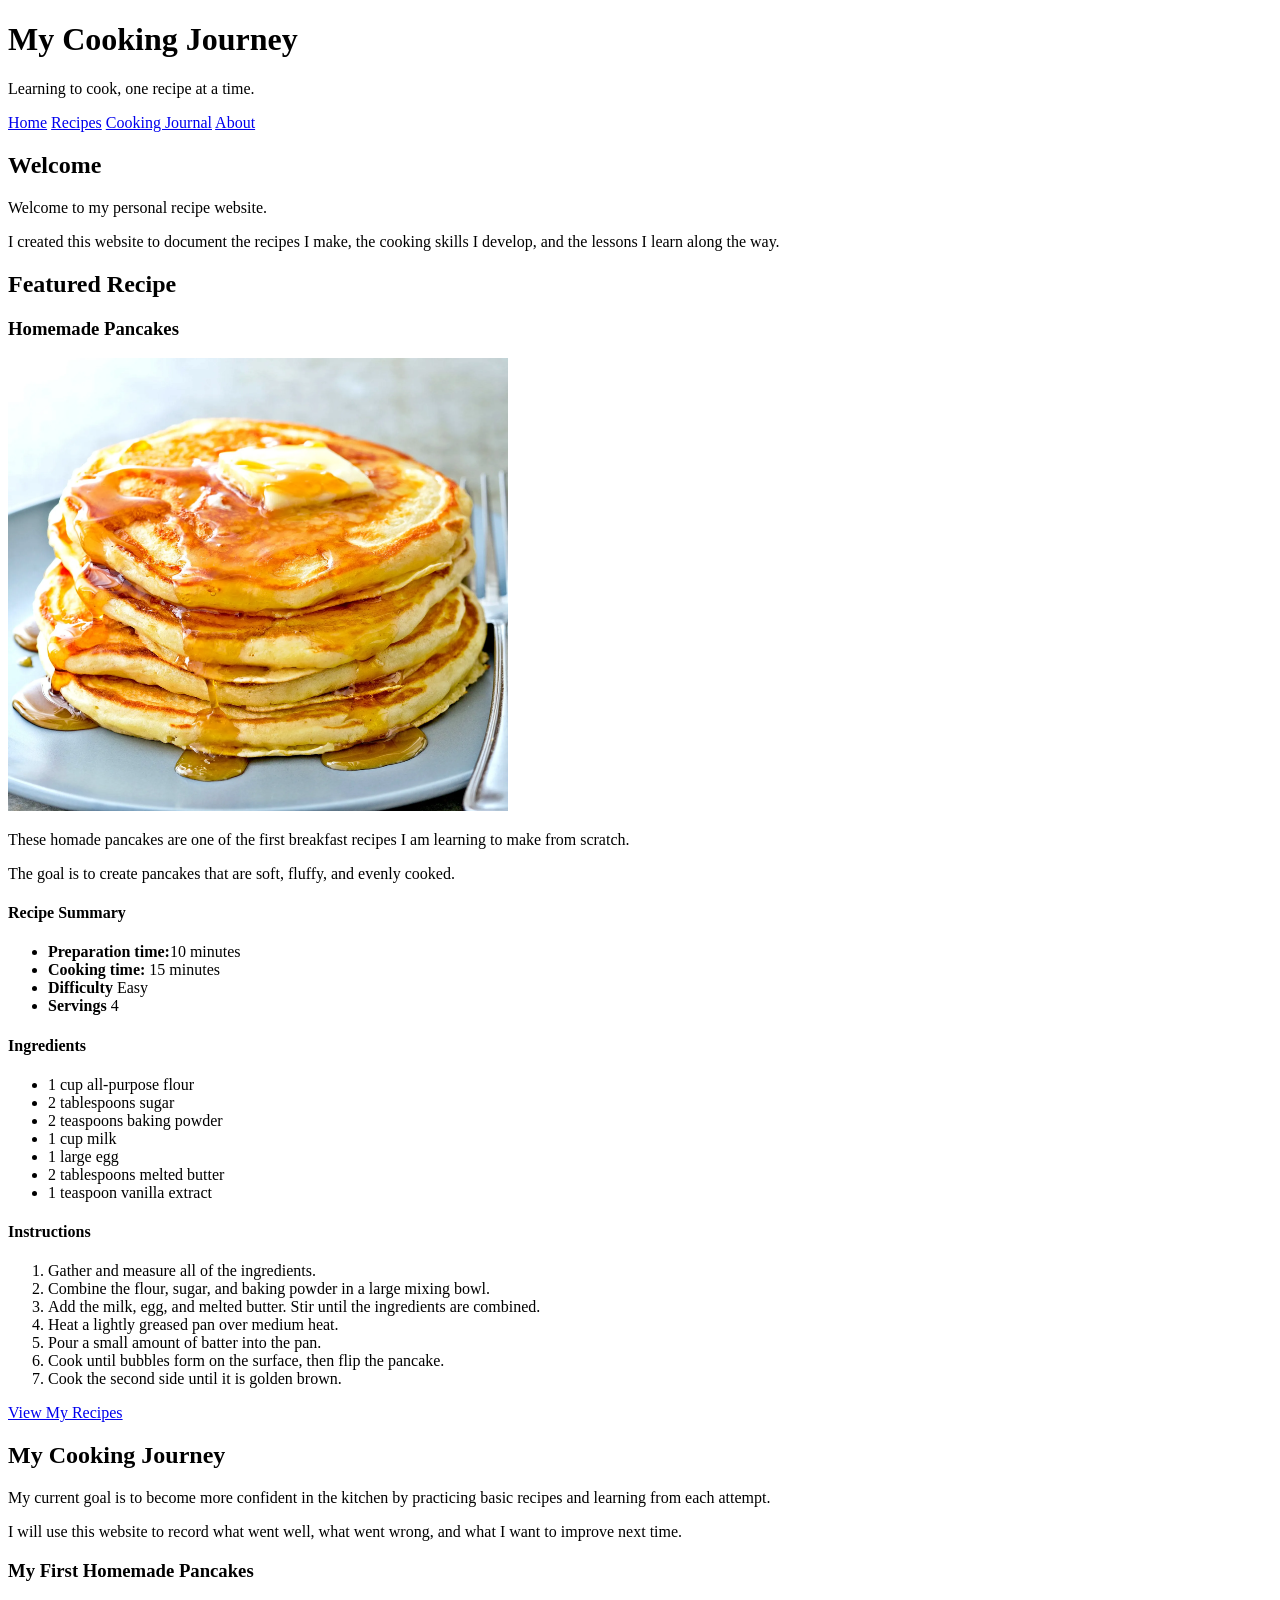
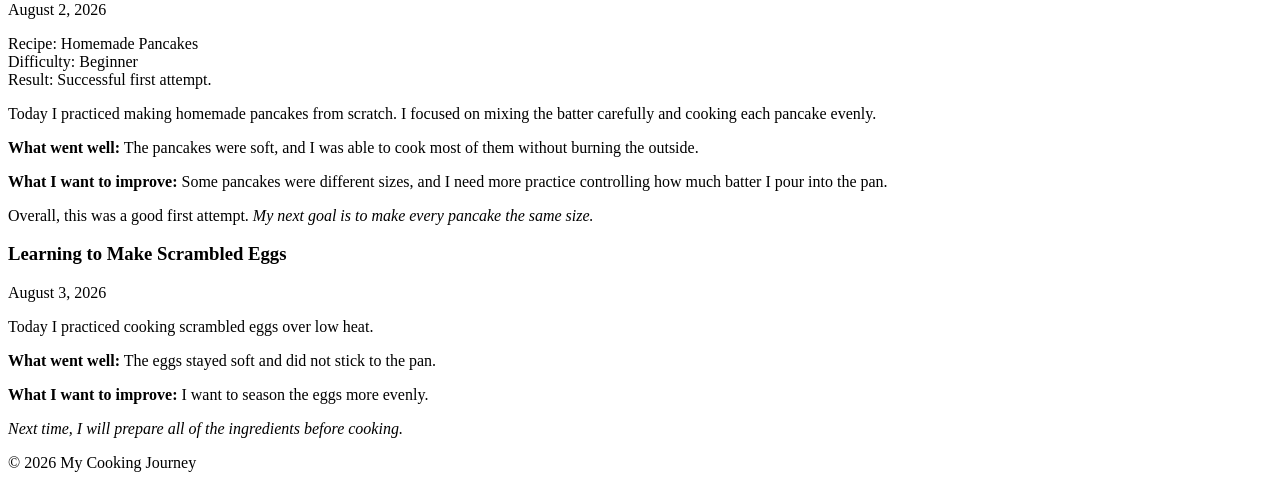
==== index.html @ 682562c9 "3rd upload Phase 1, Part 5" ====
<!DOCTYPE html>
<html lang="en">
    <head>
        <meta charset="utf-8">
        <meta name="viewport" content="width=device-width, intial-scale=1.0">

        <title>My Cooking Journey</title>
    </head>

    <body>
        <header>
            <h1>My Cooking Journey</h1>

            <p>
                Learning to cook, one recipe at a time.
            </p>
        </header>

        <nav>
            <a href="index.html">Home</a>
            <a href="recipes.html">Recipes</a>
            <a href="journal.html">Cooking Journal</a>
            <a href="about.html">About</a>
        </nav>

        <main>
            <section>
                <h2>Welcome</h2>

                <p>
                    Welcome to my personal recipe website.
                </p>

                <p>
                    I created this website to document the recipes I make,
                    the cooking skills I develop, and the lessons I learn
                    along the way.
                </p>
            </section>

            <section>
                <h2>Featured Recipe</h2>

                <h3>Homemade Pancakes</h3>

                <img src="images/Pancakes.jpg"
                 alt="A stack of homemade pancakes on a plate"
                 width="500"   
                >

                <p>
                    These homade pancakes are one of the first breakfast 
                    recipes I am learning to make from scratch.
                </p>

                <p>
                    The goal is to create pancakes that are soft, fluffy,
                    and evenly cooked.
                </p>

                <h4>Recipe Summary</h4>

                <ul>
                    <li><strong>Preparation time:</strong>10 minutes</li>
                    <li><strong>Cooking time:</strong> 15 minutes</li>
                    <li><strong>Difficulty</strong> Easy</li>
                    <li><strong>Servings</strong> 4</li>
                </ul>

                <h4>Ingredients</h4>

                <ul>
                    <li>1 cup all-purpose flour</li>
                    <li>2 tablespoons sugar</li>
                    <li>2 teaspoons baking powder</li>
                    <li>1 cup milk</li>
                    <li>1 large egg</li>
                    <li>2 tablespoons melted butter</li>
                    <li>1 teaspoon vanilla extract</li>
                </ul>

                <h4>Instructions</h4>

                <ol>
                    <li>
                        Gather and measure all of the ingredients.
                    </li>

                    <li>
                        Combine the flour, sugar, and baking powder
                        in a large mixing bowl.
                    </li>

                    <li>
                        Add the milk, egg, and melted butter.
                        Stir until the ingredients are combined.
                    </li>

                    <li>
                        Heat a lightly greased pan over medium heat.
                    </li>

                    <li>
                        Pour a small amount of batter into the pan.
                    </li>

                    <li>
                        Cook until bubbles form on the surface,
                        then flip the pancake.
                    </li>

                    <li>
                        Cook the second side until it is golden brown.
                    </li>
                </ol>

                <a href="recipes.html">View My Recipes</a>
            </section>

            

            <section>
                <h2>My Cooking Journey</h2>

                <p>
                    My current goal is to become more confident in the kitchen
                    by practicing basic recipes and learning from each attempt.
                </p>

                <p>
                    I will use this website to record what went well,
                    what went wrong, and what I want to improve next time.
                </p>

                <article>
                    <h3>My First Homemade Pancakes</h3>

                    <p>
                        <time datetime="2026-08-02">August 2, 2026</time>
                    </p>

                    <p>
                        Recipe: Homemade Pancakes<br>
                        Difficulty: Beginner<br>
                        Result: Successful first attempt.
                    </p>

                    <p>
                        Today I practiced making homemade pancakes from scratch.
                        I focused on mixing the batter carefully and cooking each pancake evenly.
                    </p>

                    <p>
                        <strong>What went well:</strong>
                        The pancakes were soft, and I was able to cook most of them
                        without burning the outside.
                    </p>

                    <p>
                        <strong>What I want to improve:</strong>
                        Some pancakes were different sizes, and I need more practice
                        controlling how much batter I pour into the pan.
                    </p>

                    <p>
                        Overall, this was a good first attempt.
                        <em>My next goal is to make every pancake the same size.</em>
                    </p>
                </article>

                <article>
                    <h3>Learning to Make Scrambled Eggs</h3>

                    <p>
                        <time datetime="2026-08-03">August 3, 2026</time>
                    </p>

                    <p>
                        Today I practiced cooking scrambled eggs over low heat.
                    </p>

                    <p>
                        <strong>What went well:</strong>
                        The eggs stayed soft and did not stick to the pan.
                    </p>

                    <p>
                        <strong>What I want to improve:</strong>
                        I want to season the eggs more evenly.
                    </p>

                    <p>
                        <em>Next time, I will prepare all of the ingredients before cooking.</em>
                    </p>
                </article>
            </section>
        </main>

        <footer>
            <p>
                &copy; 2026 My Cooking Journey
            </p>
        </footer>
        
    </body>
</html>
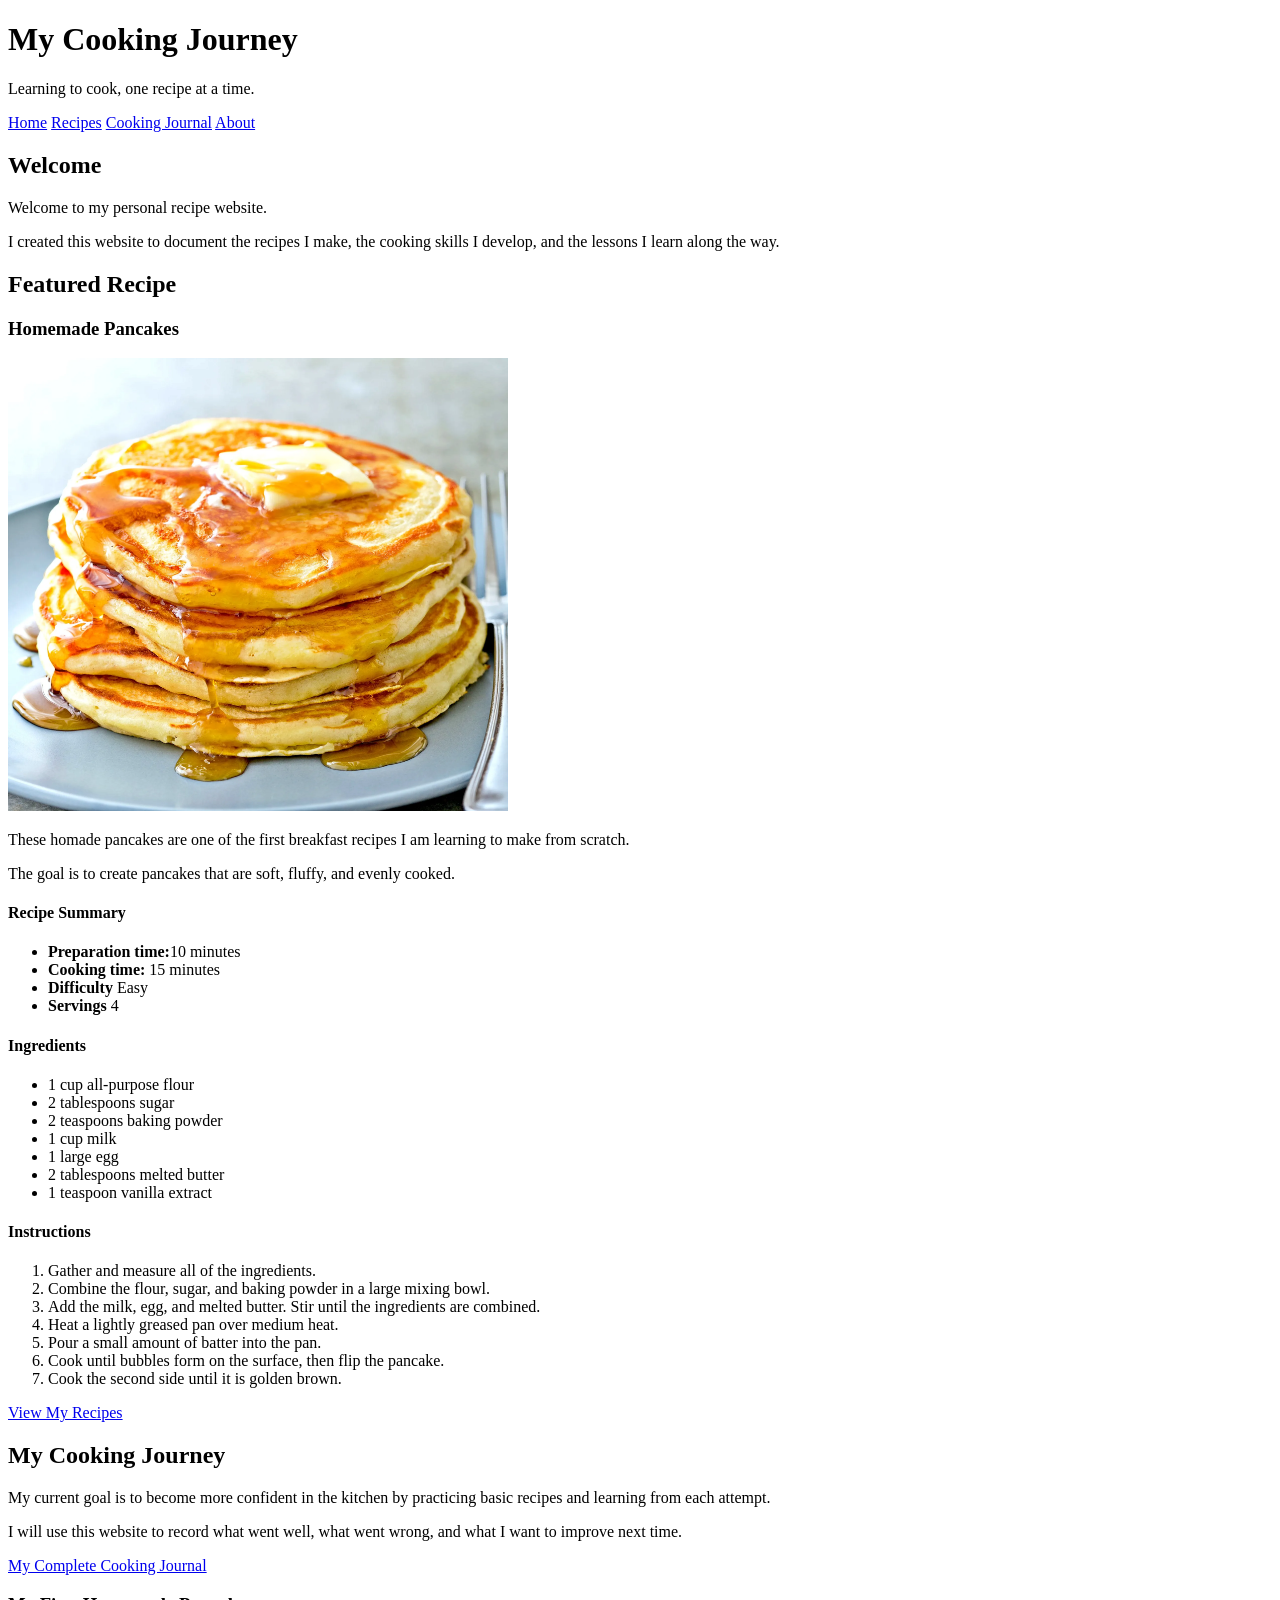
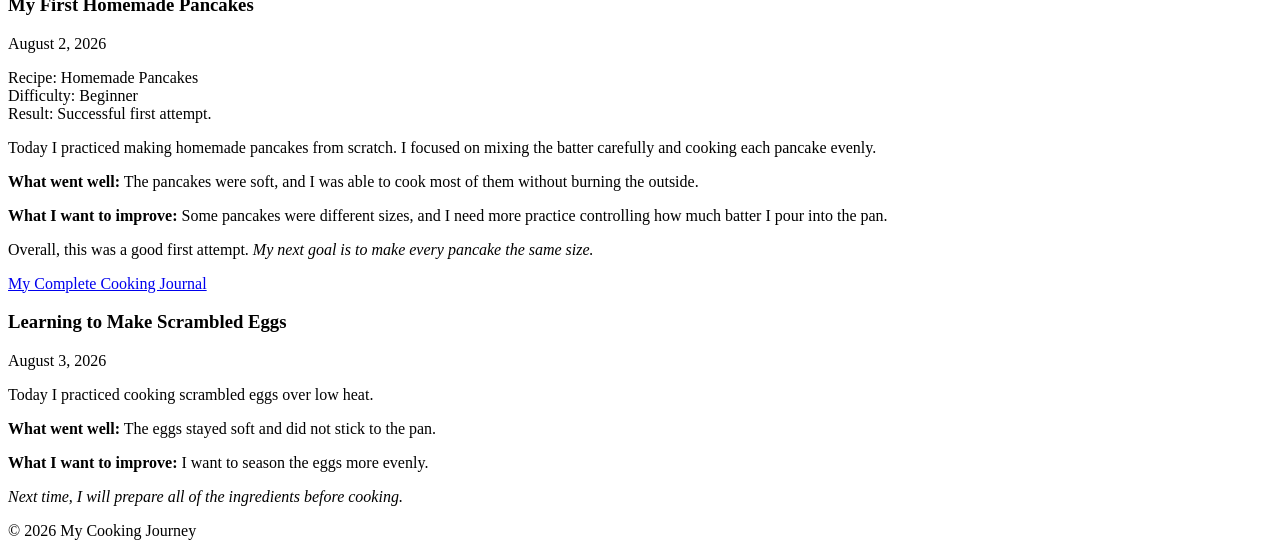
==== commit 3ea3c66a: "6th upload Phase 2, Part 2" ====
--- a/index.html
+++ b/index.html
@@ -17,7 +17,7 @@
         </header>
 
         <nav>
-            <a href="index.html">Home</a>
+            <a href="index.html" aria-current="page">Home</a>
             <a href="recipes.html">Recipes</a>
             <a href="journal.html">Cooking Journal</a>
             <a href="about.html">About</a>
@@ -131,6 +131,10 @@
                     I will use this website to record what went well,
                     what went wrong, and what I want to improve next time.
                 </p>
+                
+                 <p>
+                    <a href="journal.html">My Complete Cooking Journal</a>
+                </p>
 
                 <article>
                     <h3>My First Homemade Pancakes</h3>
@@ -167,6 +171,10 @@
                         <em>My next goal is to make every pancake the same size.</em>
                     </p>
                 </article>
+
+                 <p>
+                    <a href="journal.html">My Complete Cooking Journal</a>
+                </p>
 
                 <article>
                     <h3>Learning to Make Scrambled Eggs</h3>
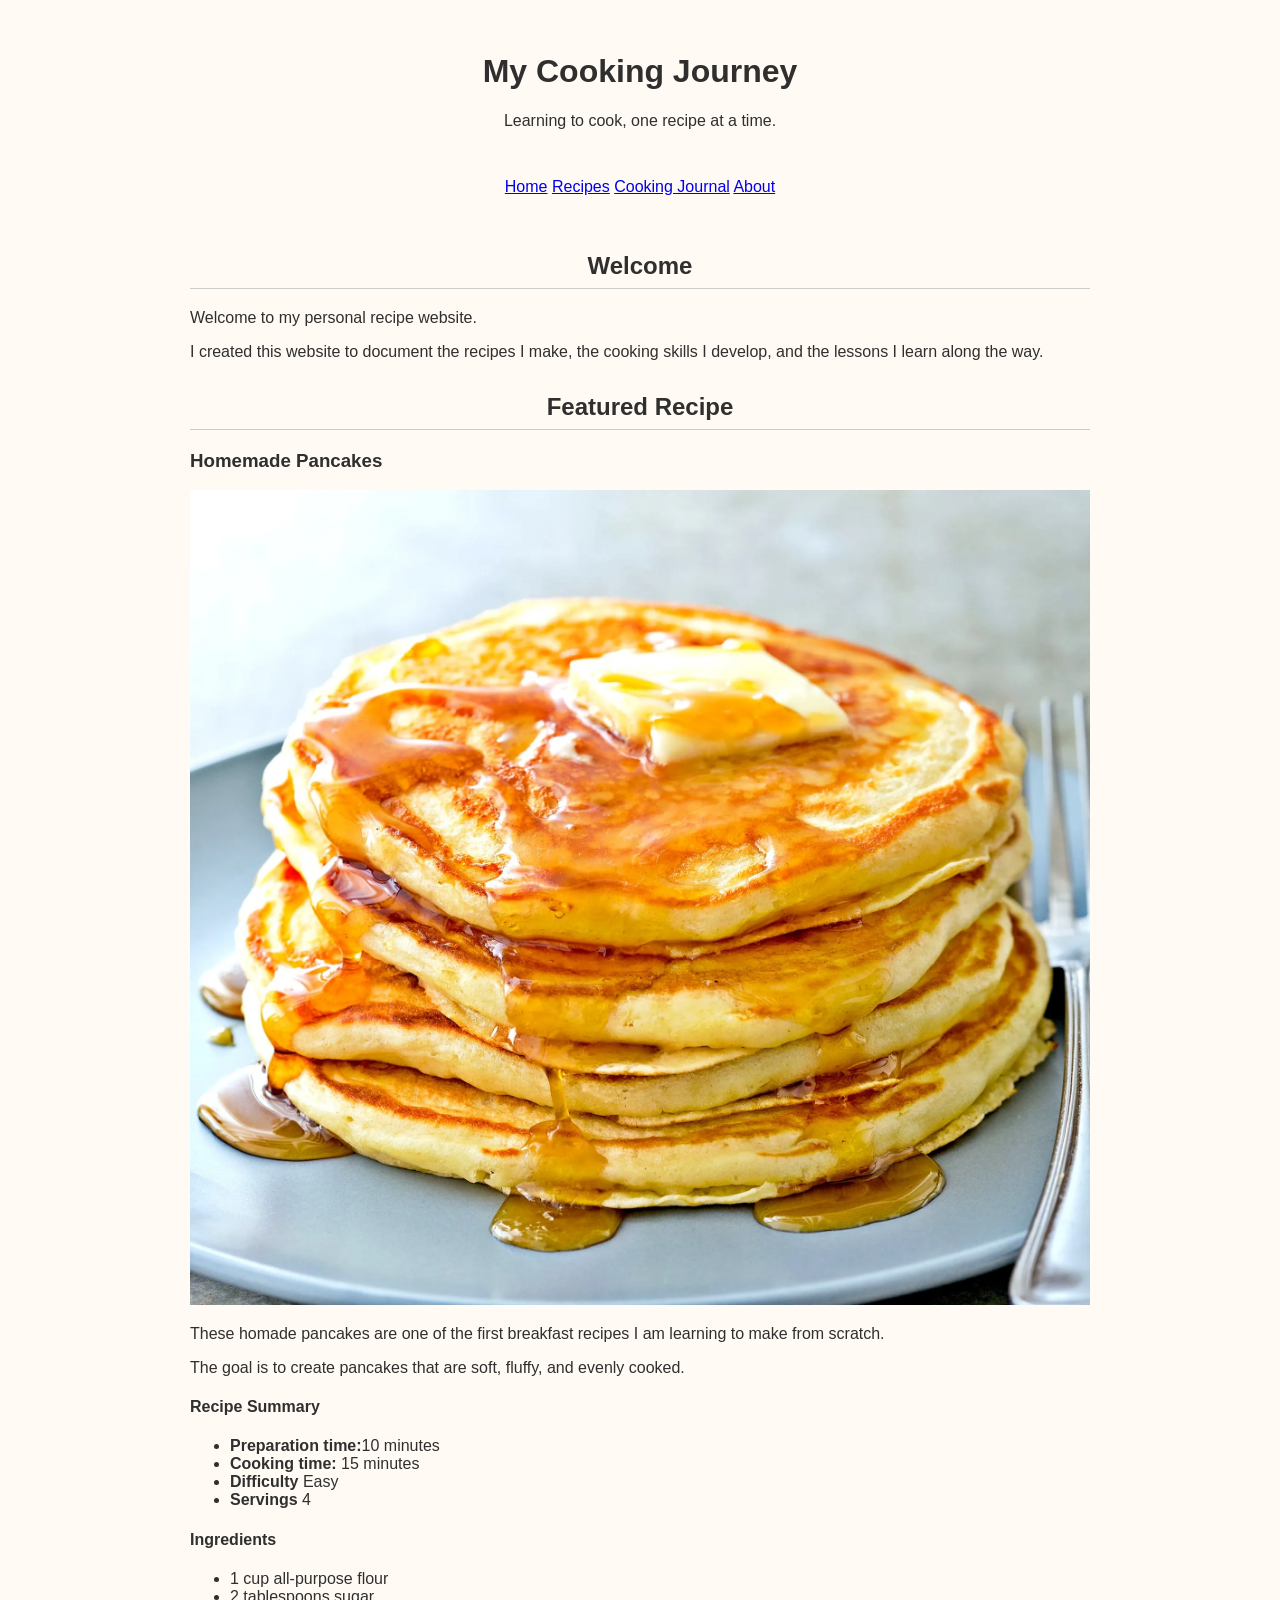
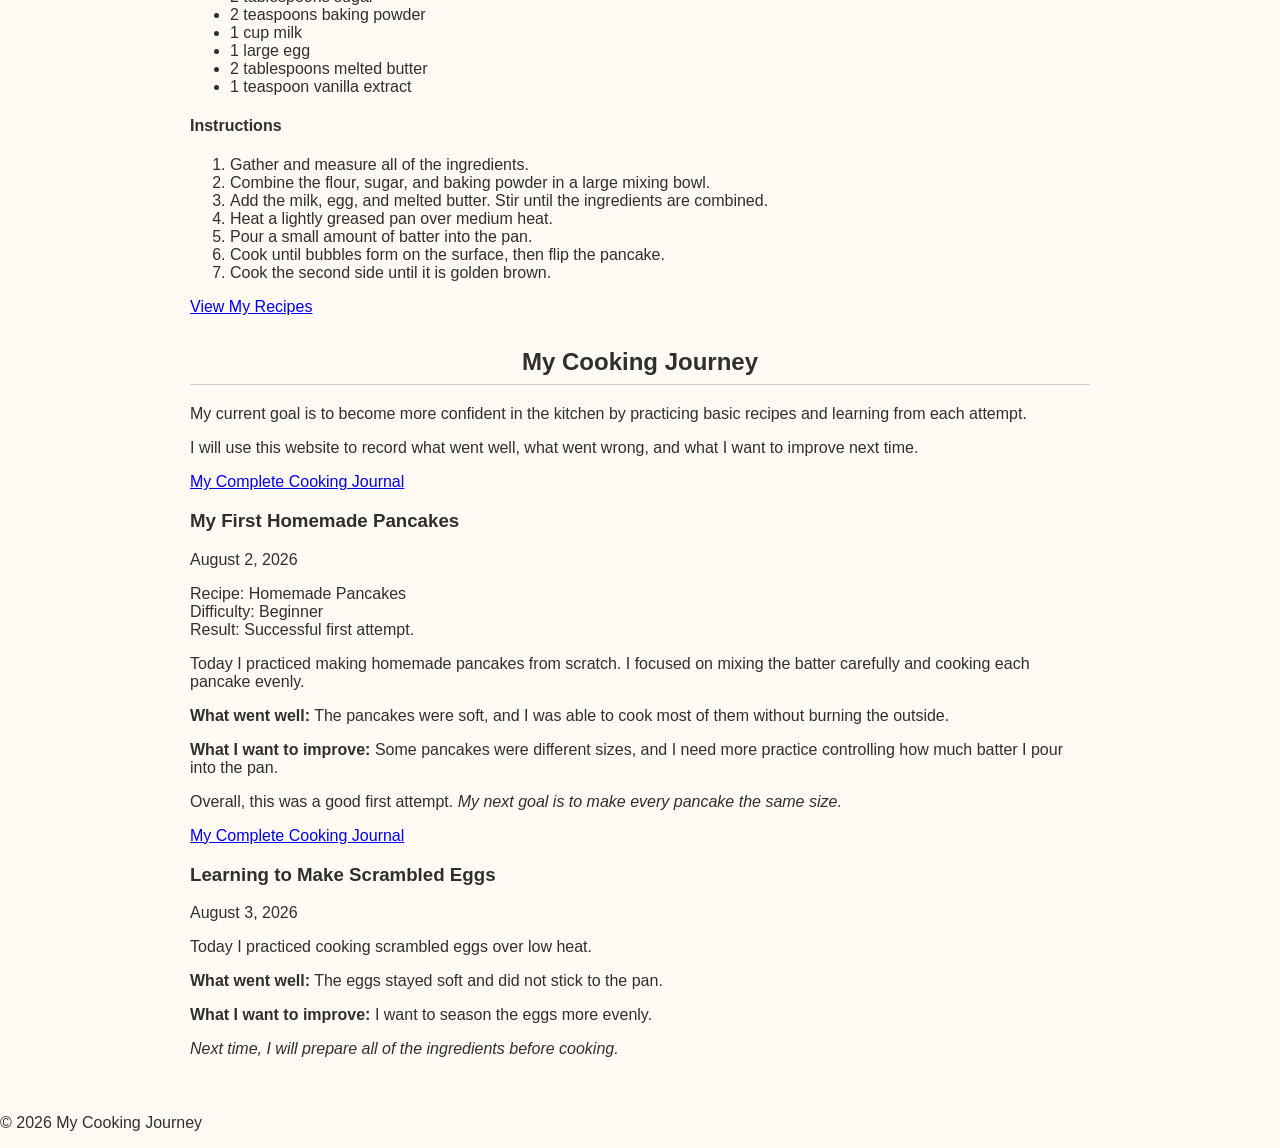
==== commit 825a5dcc: "9th upload Phase 3, Lesson 1" ====
--- a/index.html
+++ b/index.html
@@ -3,6 +3,8 @@
     <head>
         <meta charset="utf-8">
         <meta name="viewport" content="width=device-width, intial-scale=1.0">
+
+        <link rel="stylesheet" href="css/styles.css">
 
         <title>My Cooking Journey</title>
     </head>
@@ -45,7 +47,6 @@
 
                 <img src="images/Pancakes.jpg"
                  alt="A stack of homemade pancakes on a plate"
-                 width="500"   
                 >
 
                 <p>
--- a/css/styles.css
+++ b/css/styles.css
@@ -0,0 +1,33 @@
+body{
+    font-family: Arial, Helvetica, sans-serif;
+    background-color: #fffaf3;
+    color:#2f2f2f;
+    margin: 0;
+}
+
+header{
+    padding: 32px;
+    text-align: center;
+}
+
+main{
+    max-width: 900px;
+    margin: 0 auto;
+    padding: 24px;
+}
+
+img{
+    max-width: 100%;
+    height: auto;
+}
+
+h2{
+    margin-top: 32px;
+    border-bottom: 1px solid #cccccc;
+    padding-bottom: 8px;
+    text-align: center;
+}
+
+nav{
+    text-align: center;
+}
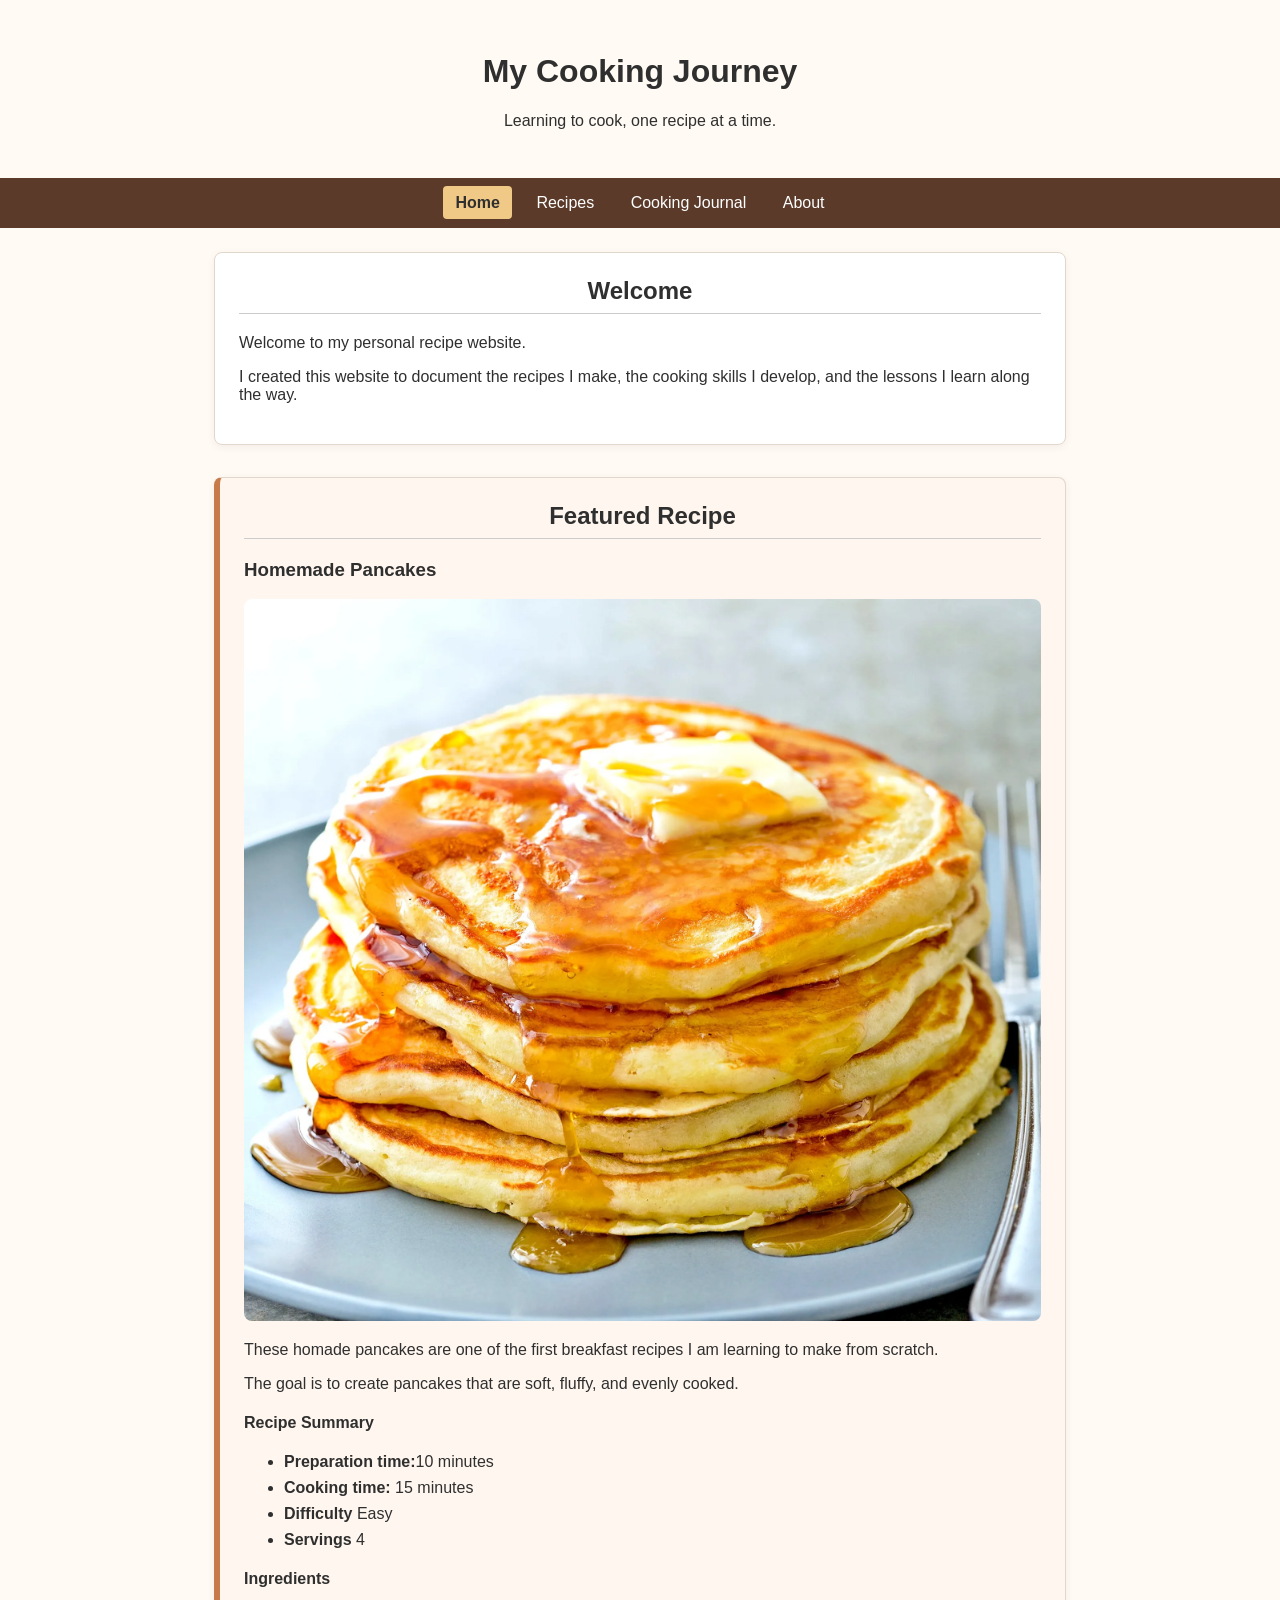
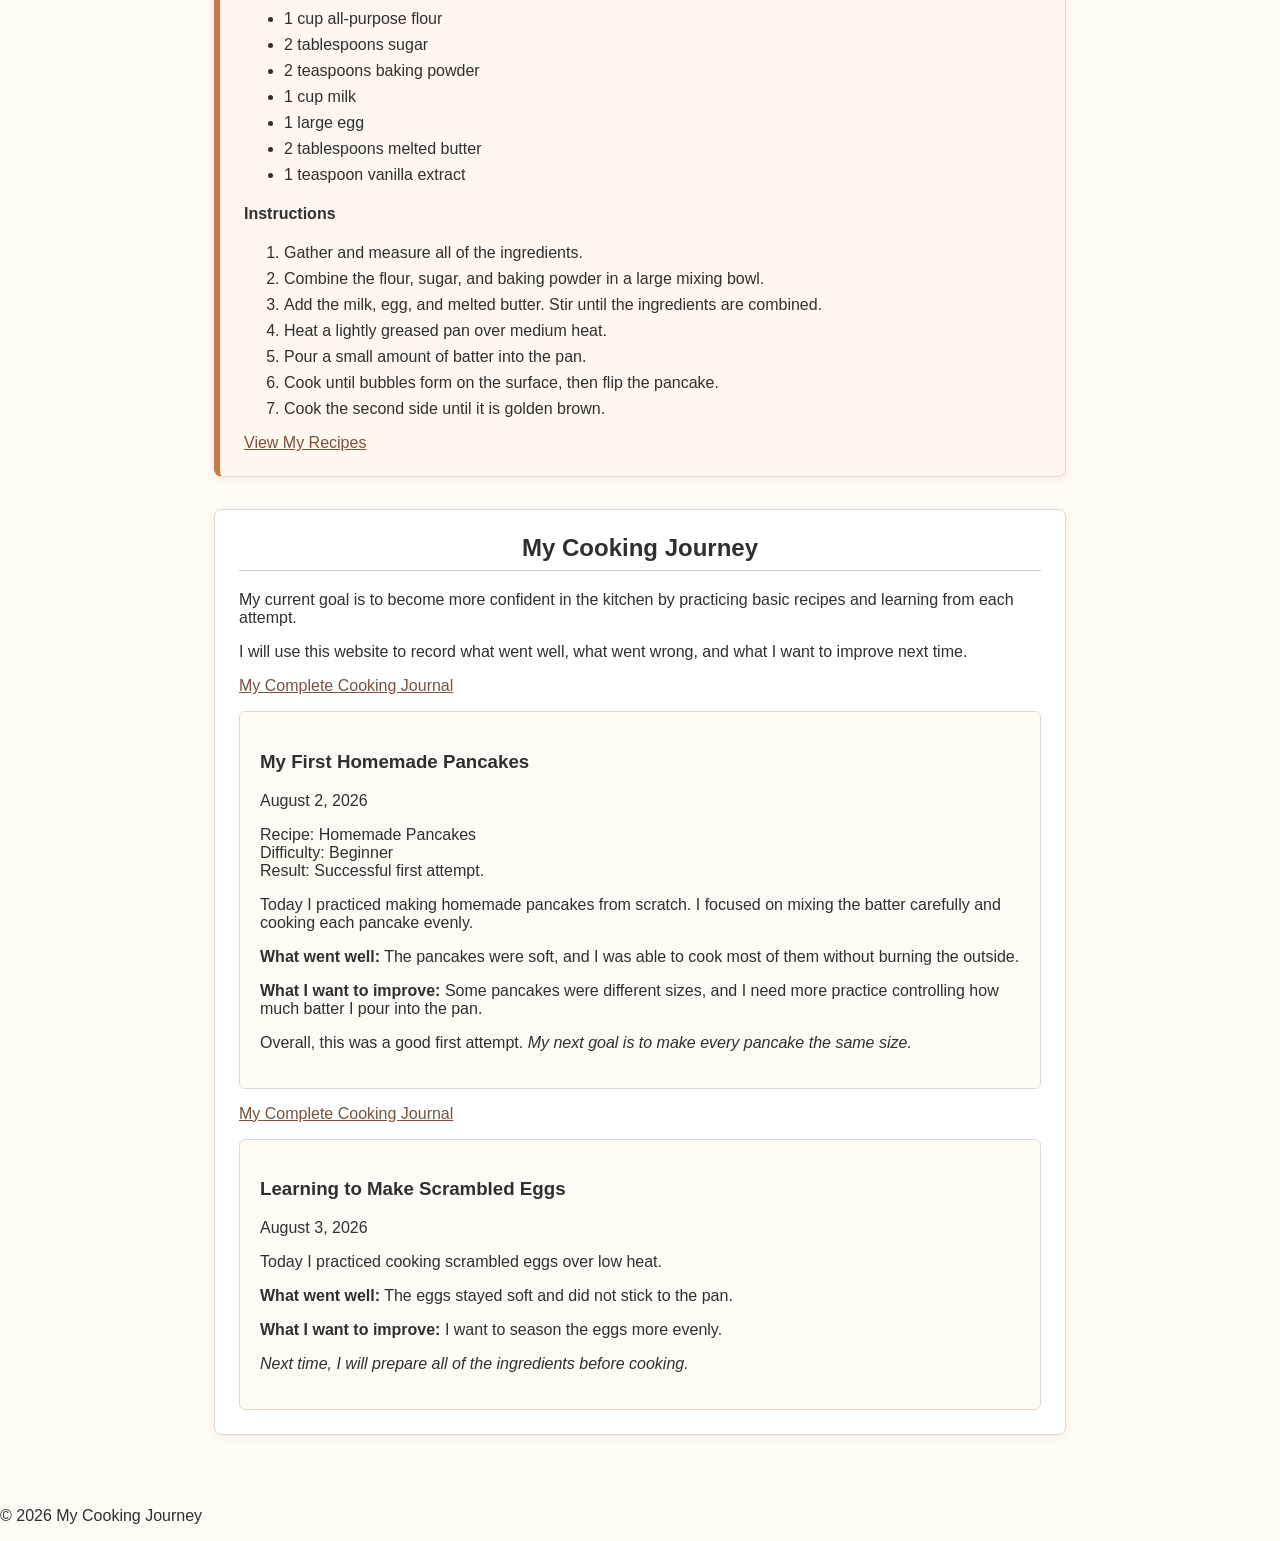
==== commit 008a7b4c: "11th upload Phase 3, Lesson 3" ====
--- a/index.html
+++ b/index.html
@@ -40,7 +40,7 @@
                 </p>
             </section>
 
-            <section>
+            <section class="featured-recipe">
                 <h2>Featured Recipe</h2>
 
                 <h3>Homemade Pancakes</h3>
--- a/css/styles.css
+++ b/css/styles.css
@@ -1,3 +1,7 @@
+*{
+    box-sizing: border-box;
+}
+
 body{
     font-family: Arial, Helvetica, sans-serif;
     background-color: #fffaf3;
@@ -10,15 +14,97 @@
     text-align: center;
 }
 
+ nav{
+        background-color: #5b3a29;
+        padding: 16px;
+        text-align: center;
+    }
+
+nav a{
+    color:#ffffff;
+    text-decoration: none;
+    padding: 8px 12px;
+    margin: 0 4px;
+    border-radius: 4px;
+    transition: background-color 0.2s ease;
+}
+
+nav a:hover,
+nav a:focus{
+    background-color: #7a523c;
+}
+
+nav a:focus{
+    outline: 3px solid #f0c987;
+    outline-offset: 2px;
+}
+
+nav a[aria-current="page"]{
+    background-color: #f0c987;
+    color: #2f2f2f;
+    font-weight: bold;
+}
+
+nav a[aria-current="page"]:focus{
+    outline-color: #ffffffff;
+}
+
+nav a:active{
+    transform: translate(1px);
+}
+
 main{
     max-width: 900px;
     margin: 0 auto;
     padding: 24px;
 }
 
+main a{
+    color:#7a523c;
+    text-decoration: underline;
+}
+
+main a:hover{
+    color: #2e1e14;
+}
+
+.featured-recipe{
+    border-left: 6px solid #c77b4a;
+    background-color: #fff7ef;
+}
+section{
+    background-color: #ffffff;
+    border: 1px solid #e2d7cc;
+    border-radius: 8px;
+    padding: 24px;
+    margin-bottom: 32px;
+    box-shadow: 0 2px 8px rgba(0, 0, 0, 0.06);
+}
+
+section h2:first-child{
+    margin-top:0;
+}
+
+article{
+    background-color: #fffaf3;
+    border: 1px solid #e2d7cc;
+    border-radius: 6px;
+    padding: 20px;
+}
+
+article + article{
+    margin-top: 24px;
+}
+
 img{
     max-width: 100%;
     height: auto;
+}
+
+main img{
+    display: block;
+    margin: 0 auto 20px;
+    border-radius: 8px;
 }
 
 h2{
@@ -28,6 +114,11 @@
     text-align: center;
 }
 
-nav{
-    text-align: center;
-}+li{
+    margin-bottom: 8px;
+}
+
+li:last-child{
+    margin-bottom: 0;
+}
+
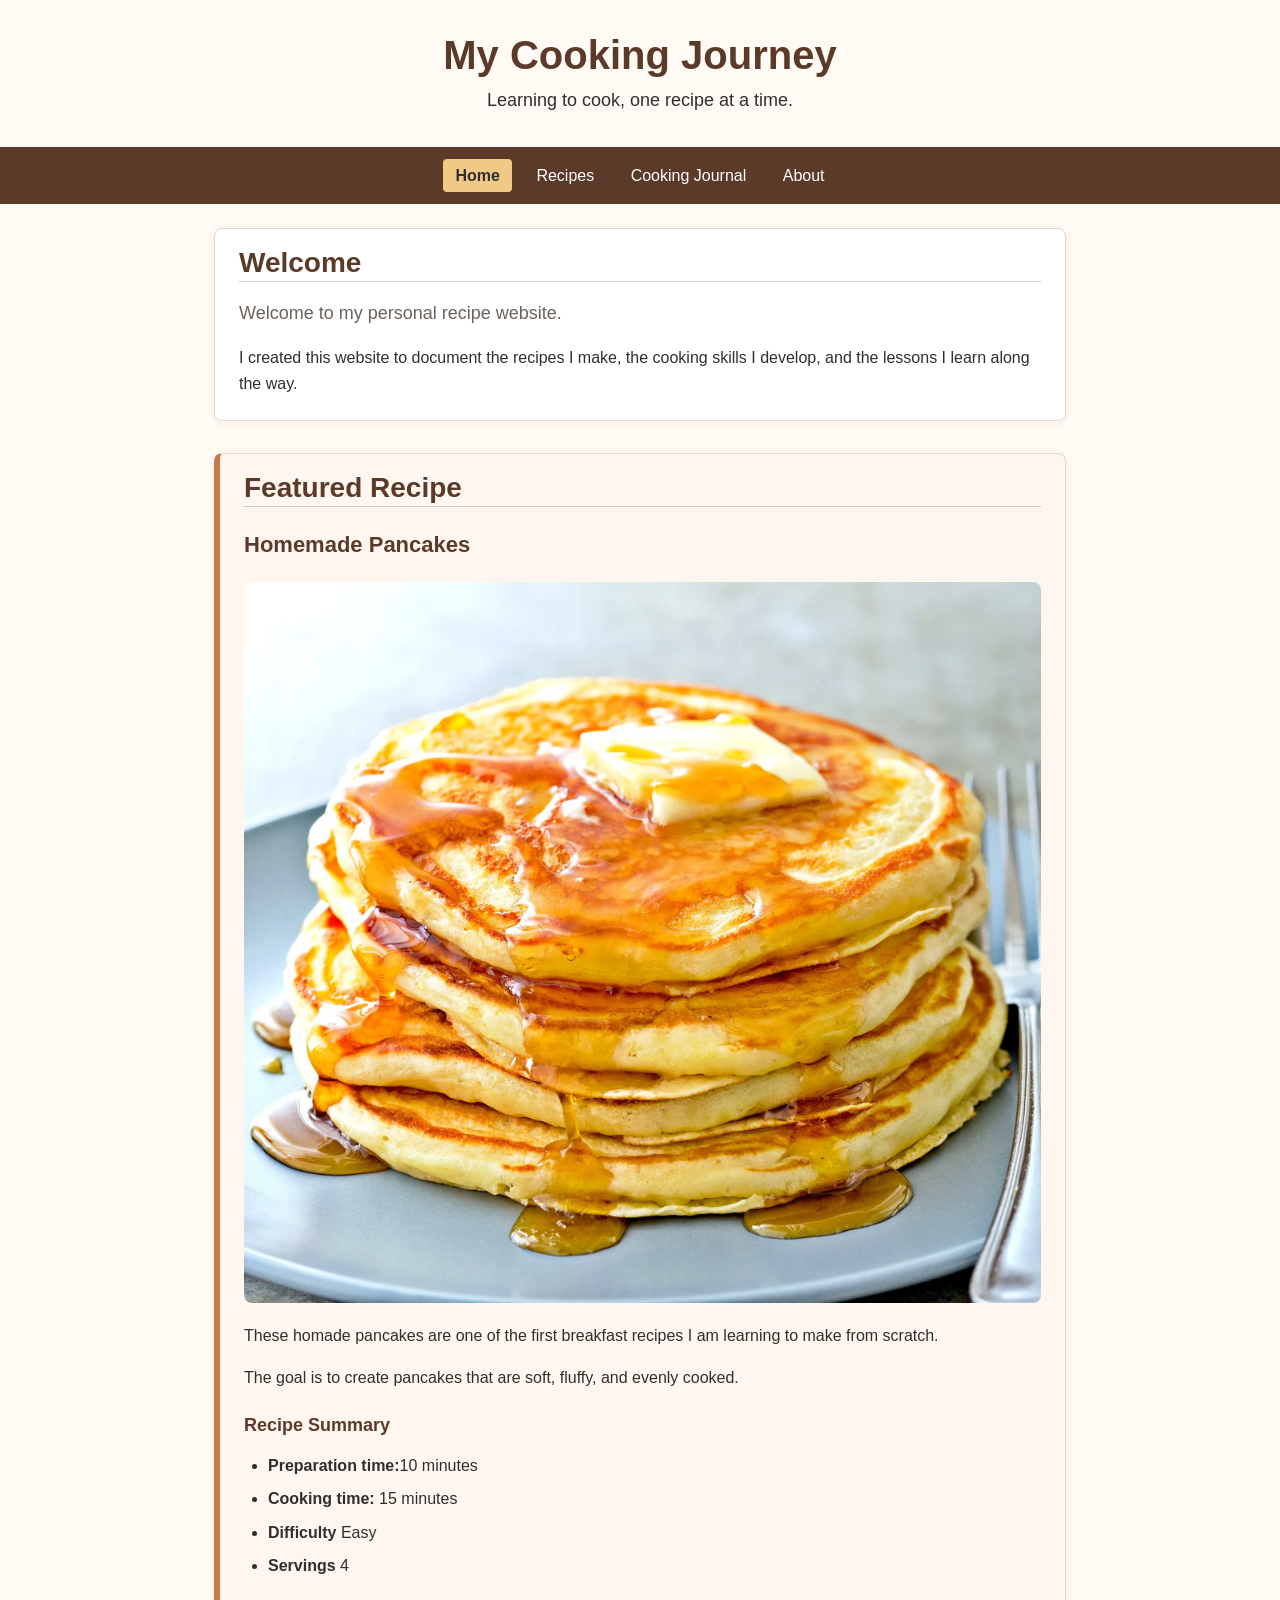
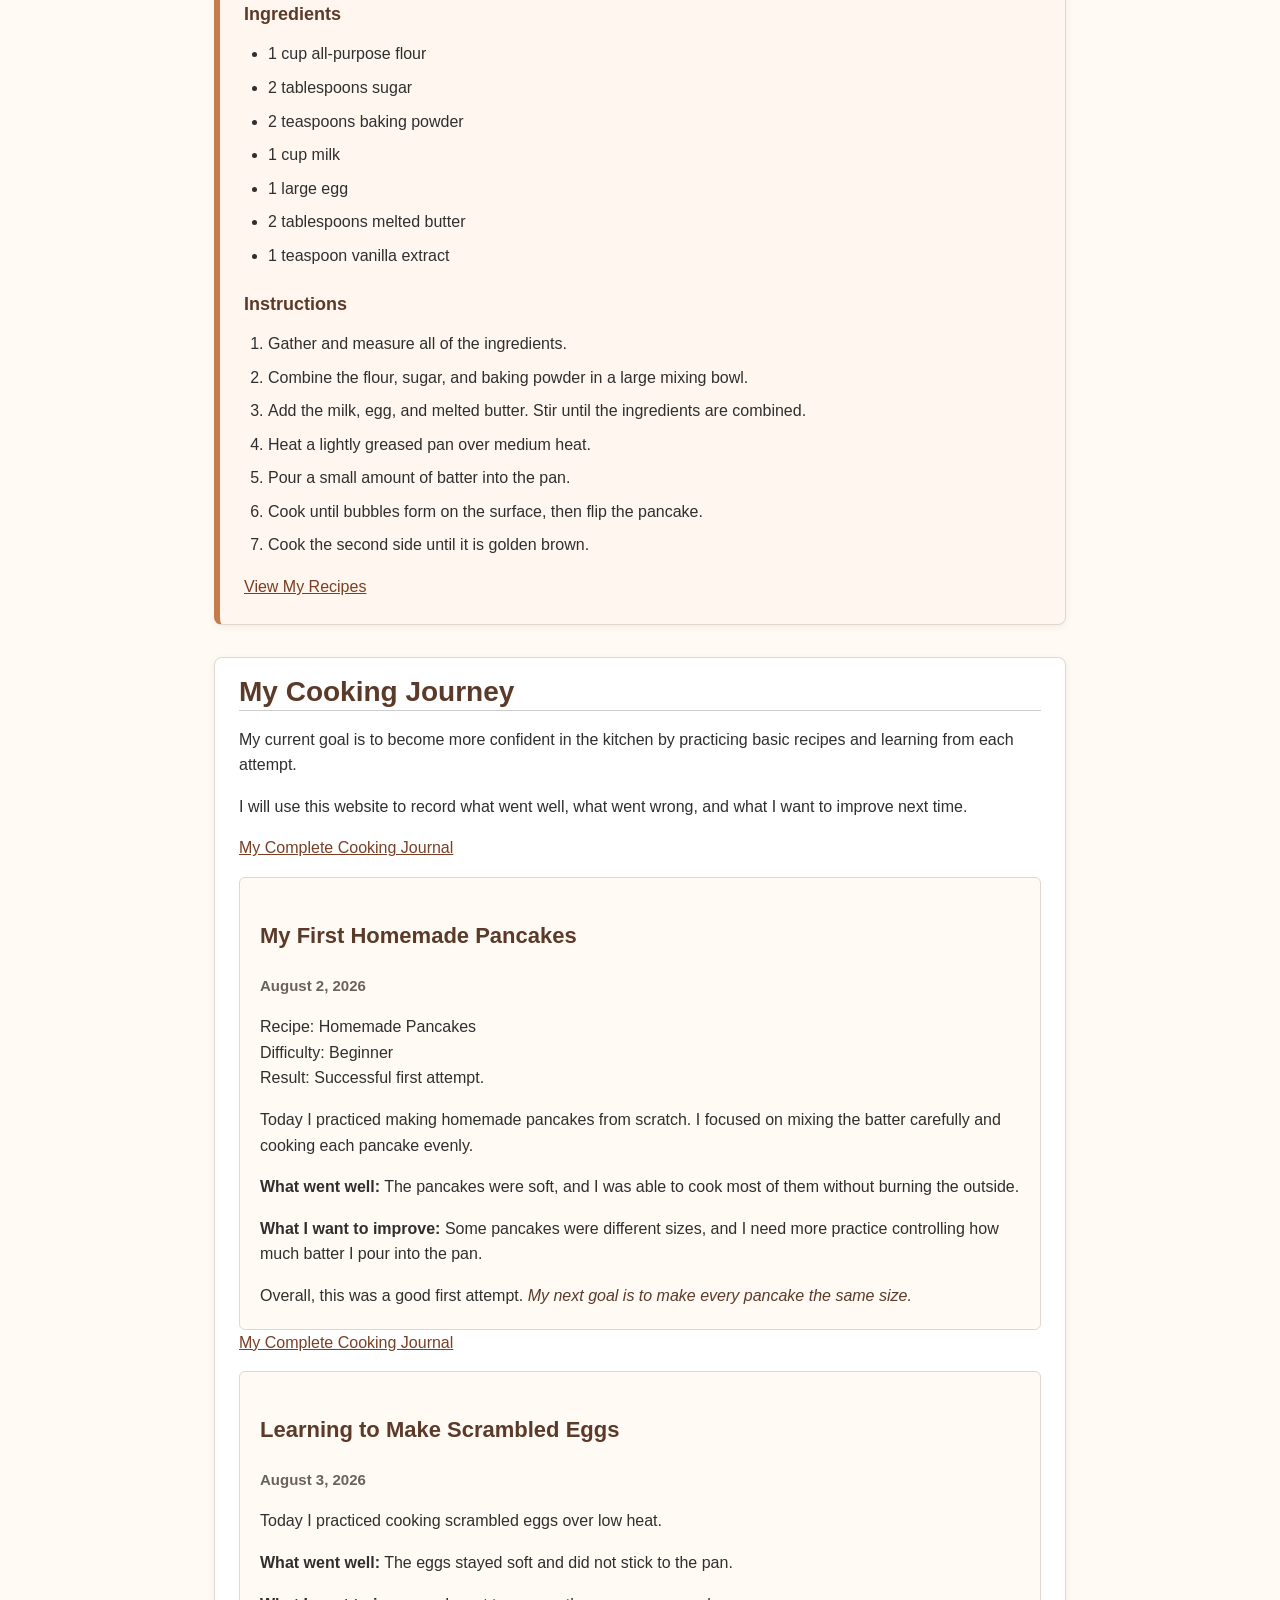
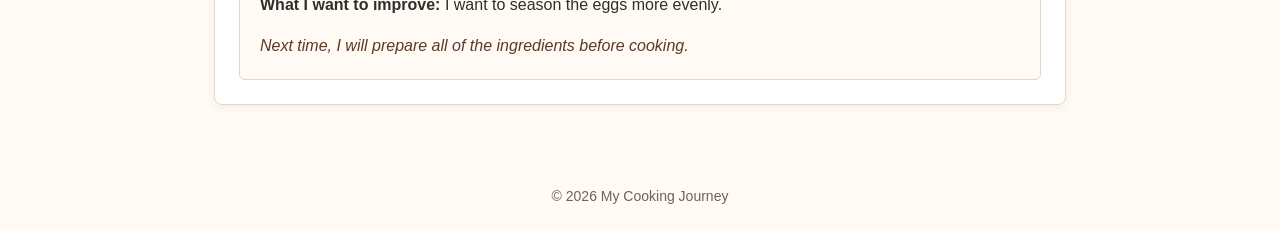
==== commit b7252b6e: "12th upload Phase 3, Lesson 6" ====
--- a/index.html
+++ b/index.html
@@ -29,7 +29,7 @@
             <section>
                 <h2>Welcome</h2>
 
-                <p>
+                <p class="intro-text">
                     Welcome to my personal recipe website.
                 </p>
 
--- a/css/styles.css
+++ b/css/styles.css
@@ -2,10 +2,42 @@
     box-sizing: border-box;
 }
 
+:root{
+    --color-page-background: #fffaf3;
+    --color-surface: #ffffff;
+    --color-surface-warm: #fff7ef;
+
+    --color-text: #2f2f2f;
+    --color-text-muted: #6b625c;
+    
+    --color-primary: #5b3a29;
+    --color-primary-hover: #7a523;
+    
+    --color-accent: #f0c987;
+    --color-accent-strong: #c77b4a;
+
+    --color-border: #e2d7cc;
+    --color-heading-border: #cccccc;
+
+    --color-link: #7a3f24;
+    --color-link-hover: #4f2818;
+
+    --color-difficulty-beginner: #3f7d4f;
+    --color-difficulty-intermediate: #a66a1f;
+    --color-difficulty-advanced: #9b3b35;
+
+}
+
+html{
+    font-size: 16px;
+}
+
 body{
     font-family: Arial, Helvetica, sans-serif;
-    background-color: #fffaf3;
-    color:#2f2f2f;
+    font-size: 1rem;
+    line-height:1.6;
+    background-color: var(--color-page-background);
+    color: var(--color-text);
     margin: 0;
 }
 
@@ -14,14 +46,19 @@
     text-align: center;
 }
 
+header p{
+    font-size: 1.125rem;
+    margin: 0;
+}
+
  nav{
-        background-color: #5b3a29;
+        background-color: var(--color-primary);
         padding: 16px;
         text-align: center;
     }
 
 nav a{
-    color:#ffffff;
+    color: var(--color-surface);
     text-decoration: none;
     padding: 8px 12px;
     margin: 0 4px;
@@ -31,17 +68,17 @@
 
 nav a:hover,
 nav a:focus{
-    background-color: #7a523c;
+    background-color: var(--color-primary-hover);
 }
 
 nav a:focus{
-    outline: 3px solid #f0c987;
+    outline: 3px var(--color-accent);
     outline-offset: 2px;
 }
 
 nav a[aria-current="page"]{
-    background-color: #f0c987;
-    color: #2f2f2f;
+    background-color: var(--color-accent);
+    color: var(--color-text);
     font-weight: bold;
 }
 
@@ -60,20 +97,20 @@
 }
 
 main a{
-    color:#7a523c;
+    color:var(--color-link);
     text-decoration: underline;
 }
 
 main a:hover{
-    color: #2e1e14;
+    color: var(--color-link-hover);
 }
 
 .featured-recipe{
-    border-left: 6px solid #c77b4a;
-    background-color: #fff7ef;
+    border-left: 6px solid var(--color-accent-strong);
+    background-color: var(--color-surface-warm);
 }
 section{
-    background-color: #ffffff;
+    background-color: var(--color-surface);
     border: 1px solid #e2d7cc;
     border-radius: 8px;
     padding: 24px;
@@ -86,8 +123,8 @@
 }
 
 article{
-    background-color: #fffaf3;
-    border: 1px solid #e2d7cc;
+    background-color: var(--color-page-background);
+    border: 1px solid var(--color-border);
     border-radius: 6px;
     padding: 20px;
 }
@@ -107,18 +144,141 @@
     border-radius: 8px;
 }
 
+h1{
+    font-size: 2.5rem;
+    line-height: 1.15;
+    margin-top: 0;
+    margin-bottom: 0.5rem;
+}
+
 h2{
-    margin-top: 32px;
-    border-bottom: 1px solid #cccccc;
-    padding-bottom: 8px;
-    text-align: center;
+    font-size: 1.75rem;
+    line-height: 1.25rem;
+    margin-top: 2rem;
+    margin-bottom: 1rem;
+    padding-bottom: .5rem;
+    border-bottom: 1px solid var(--color-heading-border);
+    
+}
+
+h3{
+    font-size: 1.375rem;
+    line-height: 1.3;
+    margin-top: 1.5rem;
+    margin-bottom: 0.75;
+}
+
+h4{
+    font-size: 1.125rem;
+    line-height: 1.4rem;
+    margin-top: 1.5rem;
+    margin-bottom: 0.5rem;
+}
+
+h1,h2,h3,h4{
+    color: var(--color-primary);
+}
+
+
+p{
+    margin-top: 0;
+    margin-bottom: 1rem;
+}
+
+section > p:last-child,
+article > p:last-child{
+    margin-bottom: 0;
+}
+
+ul,
+ol{
+    padding-left: 1.5rem;
 }
 
 li{
-    margin-bottom: 8px;
+    margin-bottom: 0.5rem;
 }
 
 li:last-child{
     margin-bottom: 0;
 }
 
+time{
+    color: var(--color-text-muted);
+    font-size: 0.9375rem;
+    font-weight: bold;
+}
+
+strong{
+    font-weight: 700;
+}
+
+em{
+    color: var(--color-primary);
+}
+
+.recipe-meta{
+    list-style: none;
+}
+
+.recipe-meta li{
+    margin-bottom: 0.75rem;
+}
+
+.recipe-meta strong{
+    display: inline-block;
+    min-width:  10rem;
+}
+
+footer{
+    text-align: center;
+    padding: 1.5rem;
+}
+
+footer p{
+    margin: 0;
+    font-size: 0.875rem;
+    color: var(--color-text-muted);
+}
+
+.intro-text{
+    font-size: 1.125rem;
+    line-height: 1.7;
+    color:var(--color-text-muted);
+}
+
+.difficulty{
+    font-weight: 700;
+}
+
+.difficulty-beginner{
+    color: var(--color-difficulty-beginner);
+}
+
+.difficulty-intermediate{
+    color: var(--color-difficulty-intermediate);
+}
+
+.difficulty-advanced{
+    color: var(--color-difficulty-advanced);
+}
+
+.recipe-grid{
+    display: grid;
+    grid-template-columns: 
+        repeat(auto-fit, minmax(250px, 1fr));
+    gap: 1.5rem;
+}
+
+.recipe-card{
+    height: 100%;
+    background-color: var(--color-surface-warm);
+}
+
+.recipe-card h3{
+    margin-top: 0;
+}
+
+.recipe-card img {
+    width: 100%;
+}
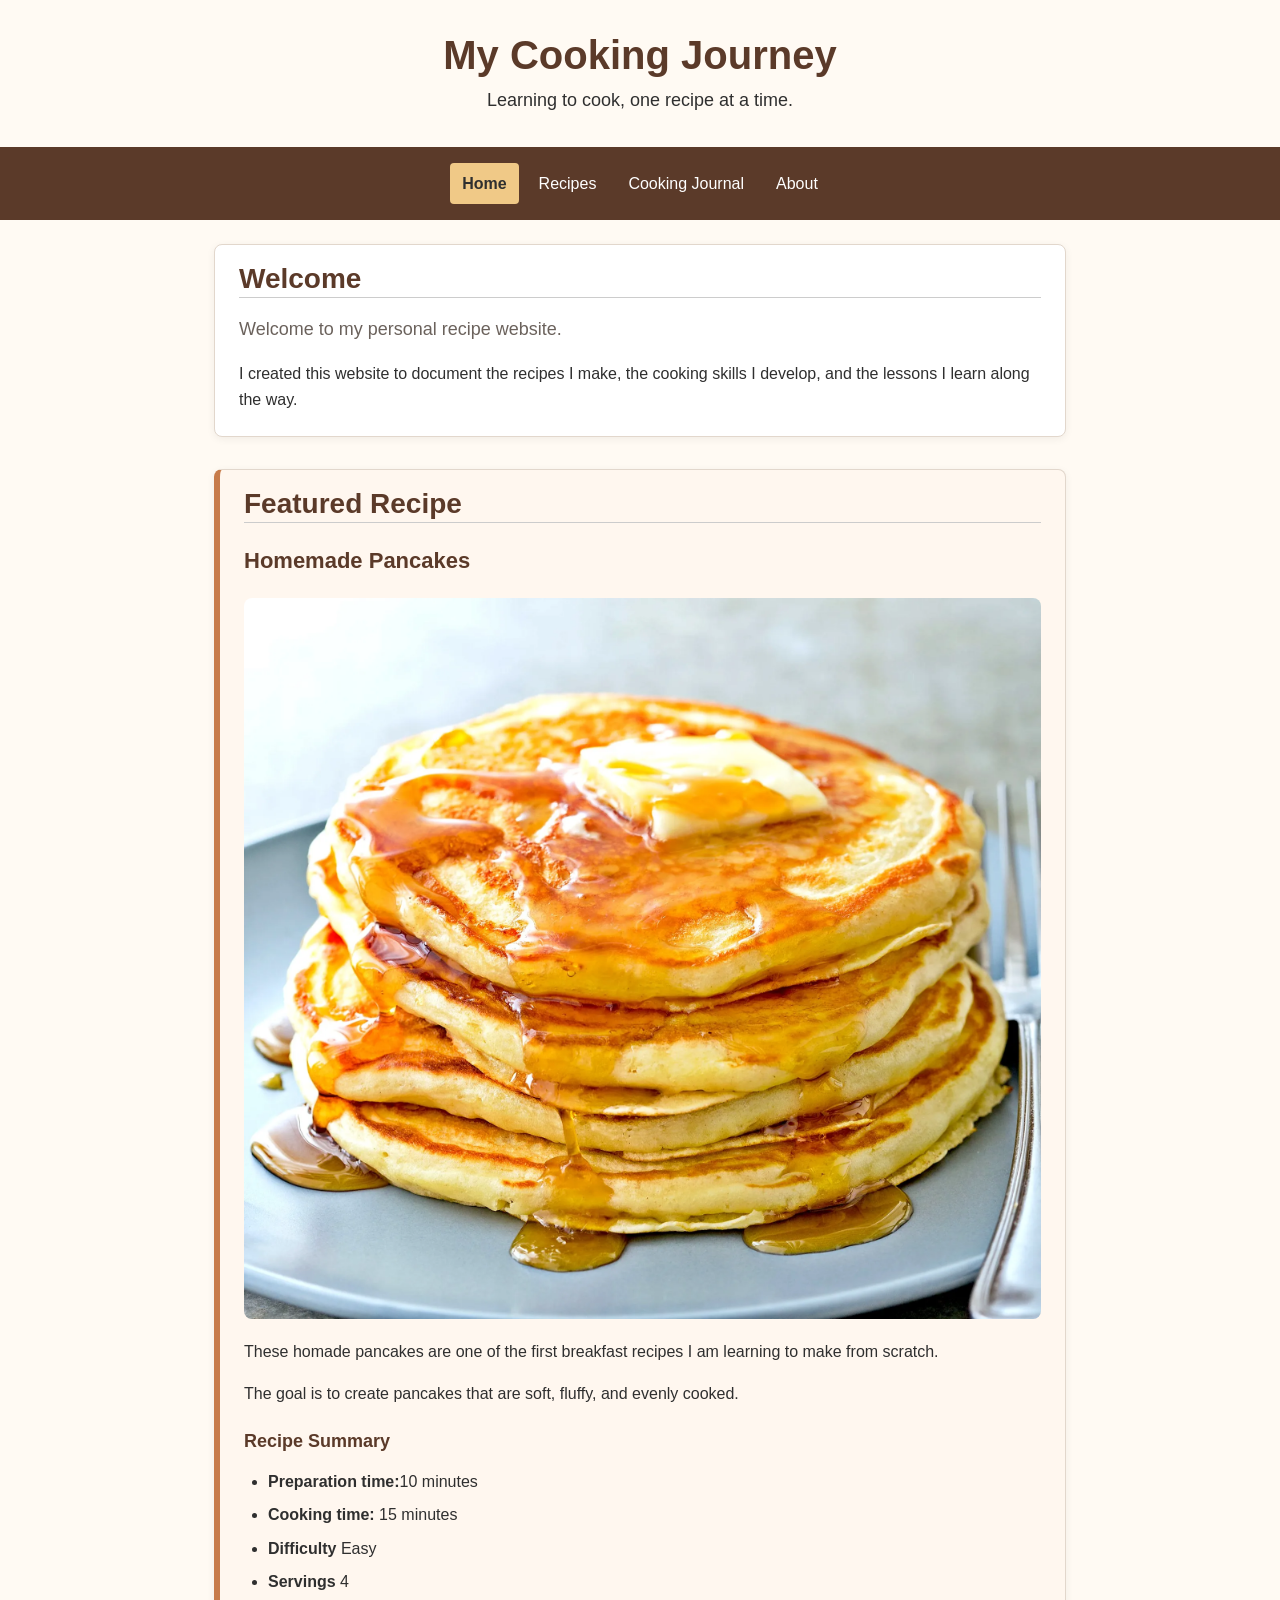
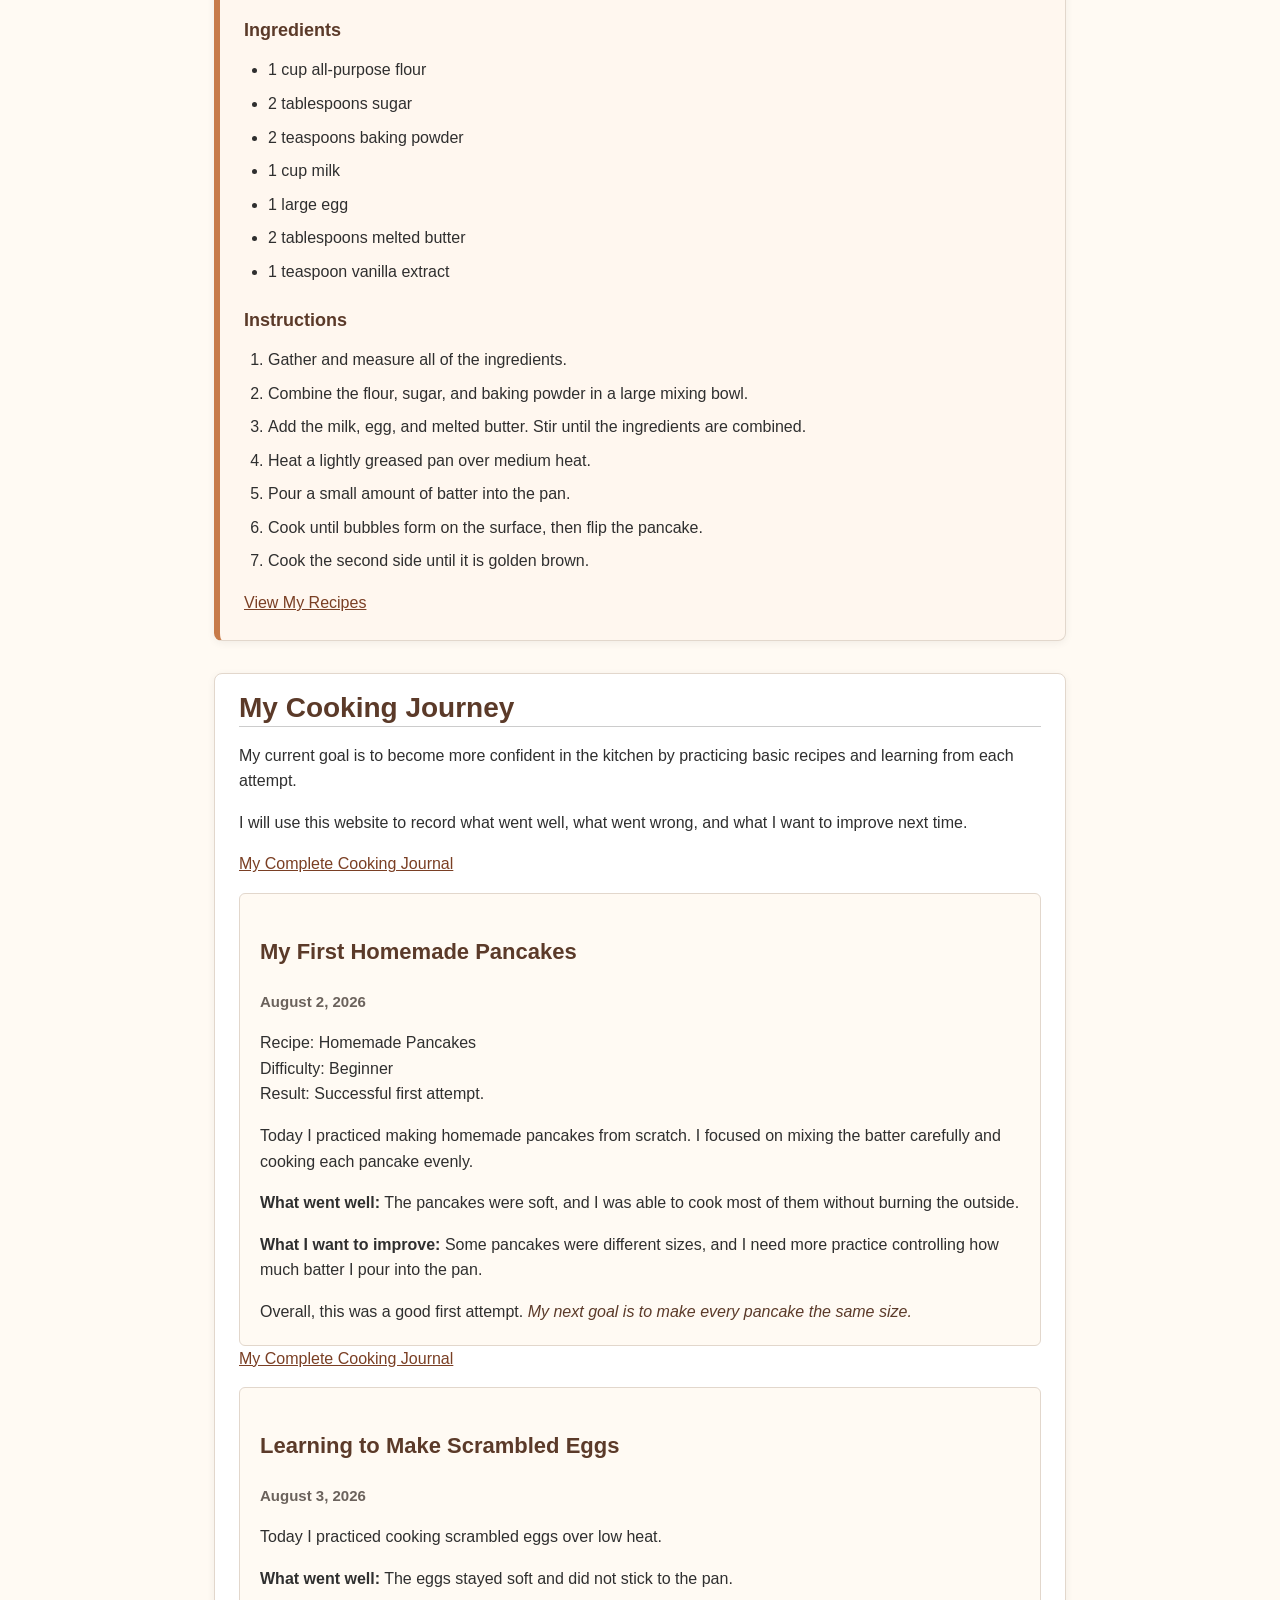
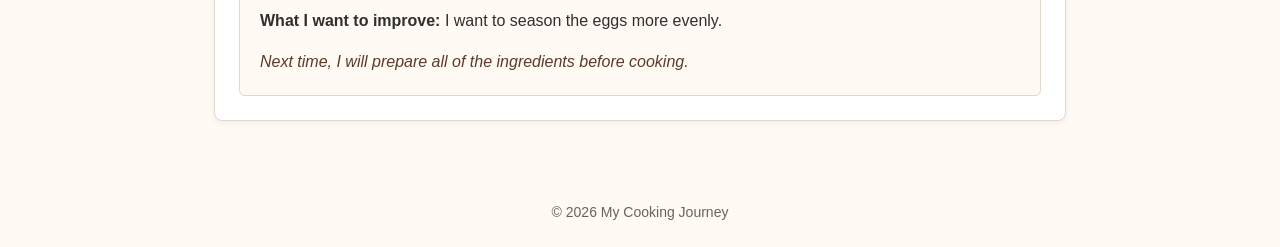
==== commit bfe94ebe: "14th upload Phase 3, Lesson 9" ====
--- a/index.html
+++ b/index.html
@@ -18,7 +18,7 @@
             </p>
         </header>
 
-        <nav>
+        <nav class="site-nav">
             <a href="index.html" aria-current="page">Home</a>
             <a href="recipes.html">Recipes</a>
             <a href="journal.html">Cooking Journal</a>
--- a/css/styles.css
+++ b/css/styles.css
@@ -11,7 +11,7 @@
     --color-text-muted: #6b625c;
     
     --color-primary: #5b3a29;
-    --color-primary-hover: #7a523;
+    --color-primary-hover: #7a5232;
     
     --color-accent: #f0c987;
     --color-accent-strong: #c77b4a;
@@ -51,42 +51,46 @@
     margin: 0;
 }
 
- nav{
+ .site-nav{
         background-color: var(--color-primary);
         padding: 16px;
         text-align: center;
-    }
-
-nav a{
+
+        display: flex;
+        justify-content: center;
+        gap: 0.5rem;
+        flex-wrap: wrap;
+    }
+
+.site-nav a{
     color: var(--color-surface);
     text-decoration: none;
     padding: 8px 12px;
-    margin: 0 4px;
     border-radius: 4px;
     transition: background-color 0.2s ease;
 }
 
-nav a:hover,
-nav a:focus{
+.site-nav a:hover,
+.site-nav a:focus{
     background-color: var(--color-primary-hover);
 }
 
-nav a:focus{
+.site-nav a:focus{
     outline: 3px var(--color-accent);
     outline-offset: 2px;
 }
 
-nav a[aria-current="page"]{
+.site-nav a[aria-current="page"]{
     background-color: var(--color-accent);
     color: var(--color-text);
     font-weight: bold;
 }
 
-nav a[aria-current="page"]:focus{
+.site-nav a[aria-current="page"]:focus{
     outline-color: #ffffffff;
 }
 
-nav a:active{
+.site-nav a:active{
     transform: translate(1px);
 }
 
@@ -129,9 +133,9 @@
     padding: 20px;
 }
 
-article + article{
-    margin-top: 24px;
-}
+/* article + article{ */
+    /* margin-top: 24px; */
+/* } */
 
 img{
     max-width: 100%;
@@ -218,11 +222,19 @@
 }
 
 .recipe-meta{
-    list-style: none;
+        padding-left:0;
+        display: flex;
+        flex-wrap: wrap;
+        gap: 0.5rem 1rem;
+
+        list-style: none;
 }
 
 .recipe-meta li{
     margin-bottom: 0.75rem;
+    padding: 0.25 0.5rem;
+    background-color: var(--color-surface);
+    border-radius: 4px;
 }
 
 .recipe-meta strong{
@@ -273,12 +285,119 @@
 .recipe-card{
     height: 100%;
     background-color: var(--color-surface-warm);
-}
-
-.recipe-card h3{
+    padding: 16px;
+
+    display: flex;
+    flex-direction: column;
+    gap: 0.75rem;
+}
+
+.recipe-card h3, .recipe-card p, .recipe-card ul{
     margin-top: 0;
+    margin-bottom: 0;
 }
 
 .recipe-card img {
     width: 100%;
+}
+
+.recipe-card-action {
+    margin-top: auto;
+}
+
+.recipe-image-wrapper{
+    position: relative;
+}
+
+.recipe-image-label{
+    position: absolute;
+    top: 0.75rem;
+    right: 0.75rem;
+    z-index: 1;
+
+    padding: 0.35rem 0.6rem;
+    background-color: var(--color-primary);
+    color: var(--color-surface);
+    
+    font-size: 0.8rem;
+    font-weight: 700;
+
+    border-radius: 4px;
+}
+
+.recipe-image-label-difficulty{
+    position: absolute;
+    bottom: 2rem;
+    left: .5rem;
+    z-index: 1;
+
+    padding: 0.35rem 0.6rem;
+    background-color: var(--color-difficulty-beginner);
+    color: var(--color-surface);
+    
+    font-size: 0.8rem;
+    font-weight: 700;
+
+    border-radius: 4px;
+}
+
+.recipe-page-nav{
+    position: sticky;
+    bottom: .0rem;
+
+    display: flex;
+    flex-wrap: wrap;
+    gap: .5rem;
+
+    padding: .0rem;
+    margin-bottom: 1.5rem;
+
+    background-color: var(--color-surface);
+    border: 1px solid var(--color-border);
+    border-radius: 6px;
+
+    z-index: 10;
+}
+
+.recipe-page-nav a{
+    padding: .4rem .65rem;
+    border-radius: 4px;
+    text-decoration: none;
+}
+
+.recipe-page-nav a:hover, .recipe-page-nav a :focus-visible{
+    background-color: var(--color-surface-warm);
+}
+
+@media (max-width) {
+    h1 {
+        font-size: 2rem;
+    }
+
+    h2{
+        font-size: 1.5rem;
+    }
+
+    header{
+        padding: 24px 16px;
+    }
+
+    main {
+        padding:  24x 16px;
+    }
+
+    section{
+        padding: 18px;
+    }
+
+    .site-nav {
+        flex-direction: column;
+        align-items: stretch;
+    }
+
+    .site-nav a{
+        display: block;
+        margin: 0;
+        padding: 10px 12px;
+    }
 }
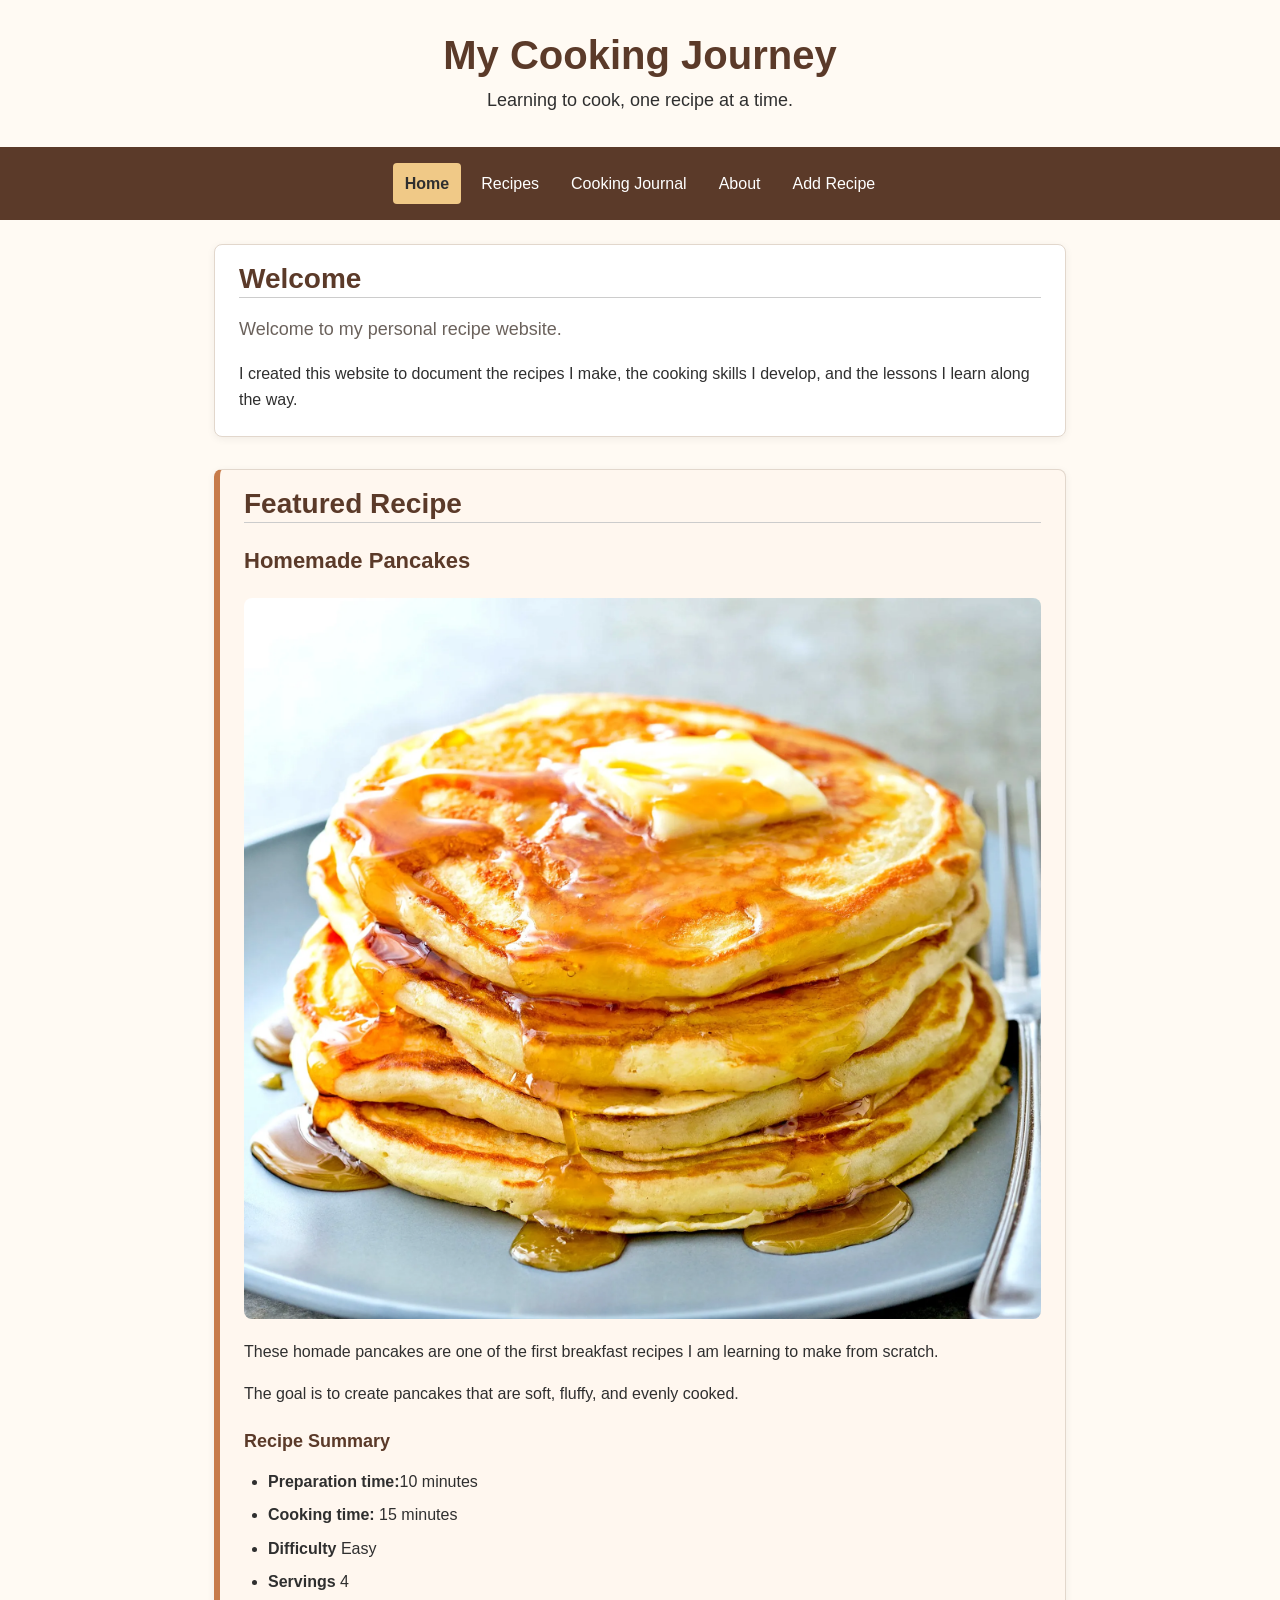
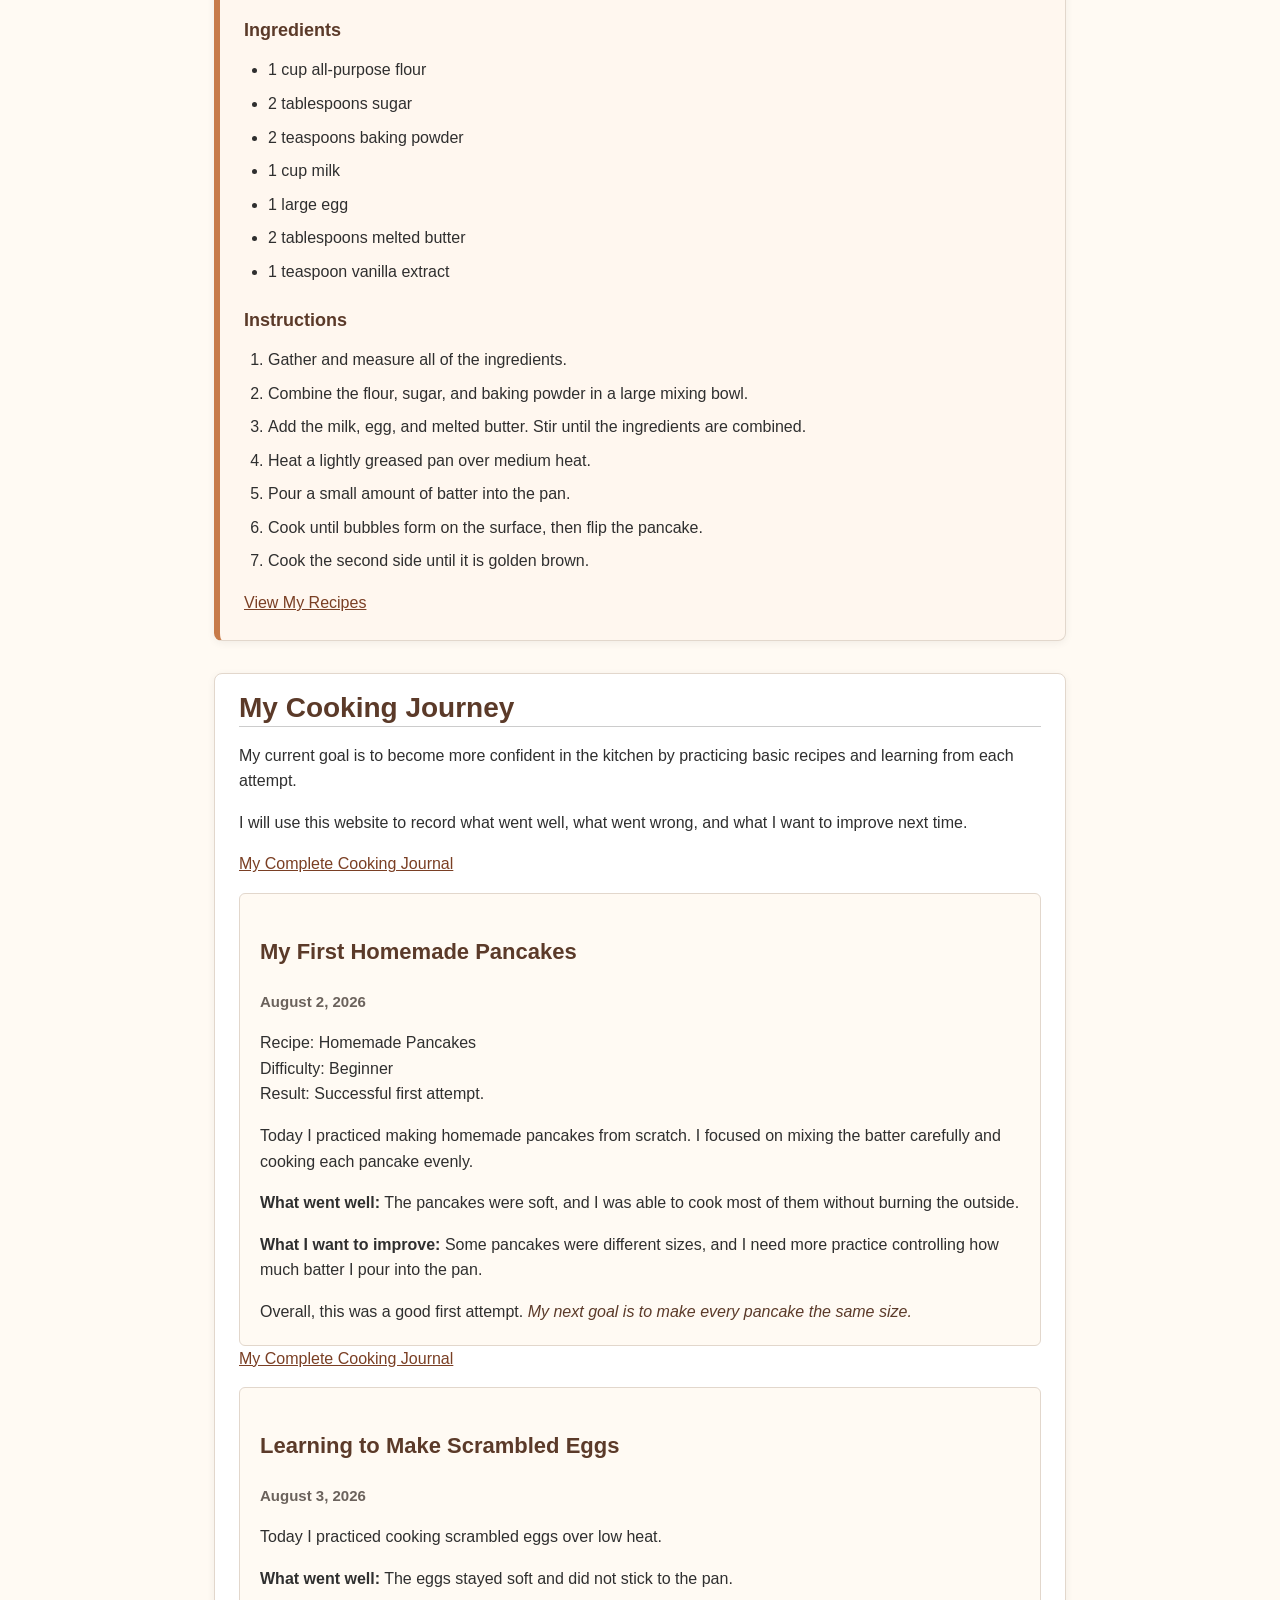
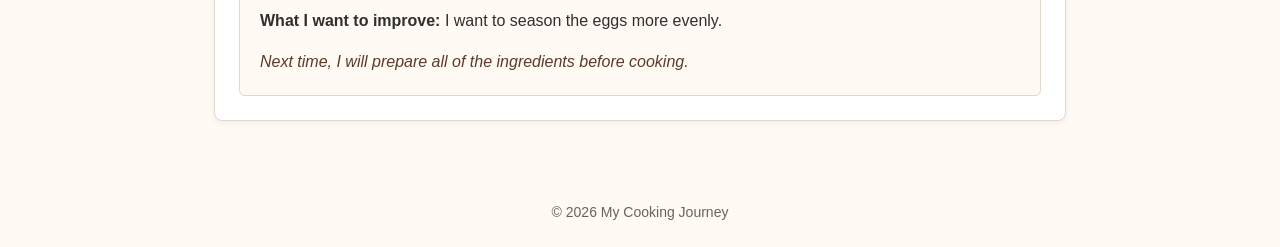
==== commit 7f7321b6: "15th upload Phase 3, Lesson 10" ====
--- a/index.html
+++ b/index.html
@@ -23,6 +23,7 @@
             <a href="recipes.html">Recipes</a>
             <a href="journal.html">Cooking Journal</a>
             <a href="about.html">About</a>
+            <a href="add-recipe.html">Add Recipe</a>
         </nav>
 
         <main>
--- a/css/styles.css
+++ b/css/styles.css
@@ -369,6 +369,73 @@
     background-color: var(--color-surface-warm);
 }
 
+
+.recipe-form{
+    display: flex;
+    flex-direction: column;
+    gap: 1.25rem;
+}
+
+.form-field{
+    display: flex;
+    flex-direction: column;
+    gap: 0.4rem;
+}
+
+.form-field label{
+    font-weight: 700;
+    color: var(--color-primary);
+}
+
+.form-field input, .form-field textarea, .form-field select{
+    width: 100%;
+    padding: 0.75rem;
+
+    font: inherit;
+    color: var(--color-text);
+
+    background-color: var(--color-surface);
+
+    border: 1px solid var(--color-border);
+    border-radius: 6px;
+}
+
+.form-field input:focus, .form-field textarea:focus, .form-field select:focus{
+    outline: 3px solid var(--color-accent);
+    outline-offset: 2px;
+    border-color: var(--color-primary);
+}
+
+.form-field textarea{
+    resize: vertical;
+}
+
+.recipe-form button{
+    align-self: flex-start;
+
+    padding: 0.75rem 1.25rem;
+
+    font: inherit;
+    font-weight: 700;
+
+    color: var(--color-surface);
+    background-color: var(--color-primary);
+
+    border: none;
+    border-radius: 6px;
+
+    cursor: pointer;
+}
+
+.recipe-form button:hover{
+    background-color: var(--color-primary-hover);
+}
+
+.recipe-form button:focus-visible{
+    outline: 3px solid var(--color-accent);
+    outline-offset: 3px;
+}
+
 @media (max-width) {
     h1 {
         font-size: 2rem;
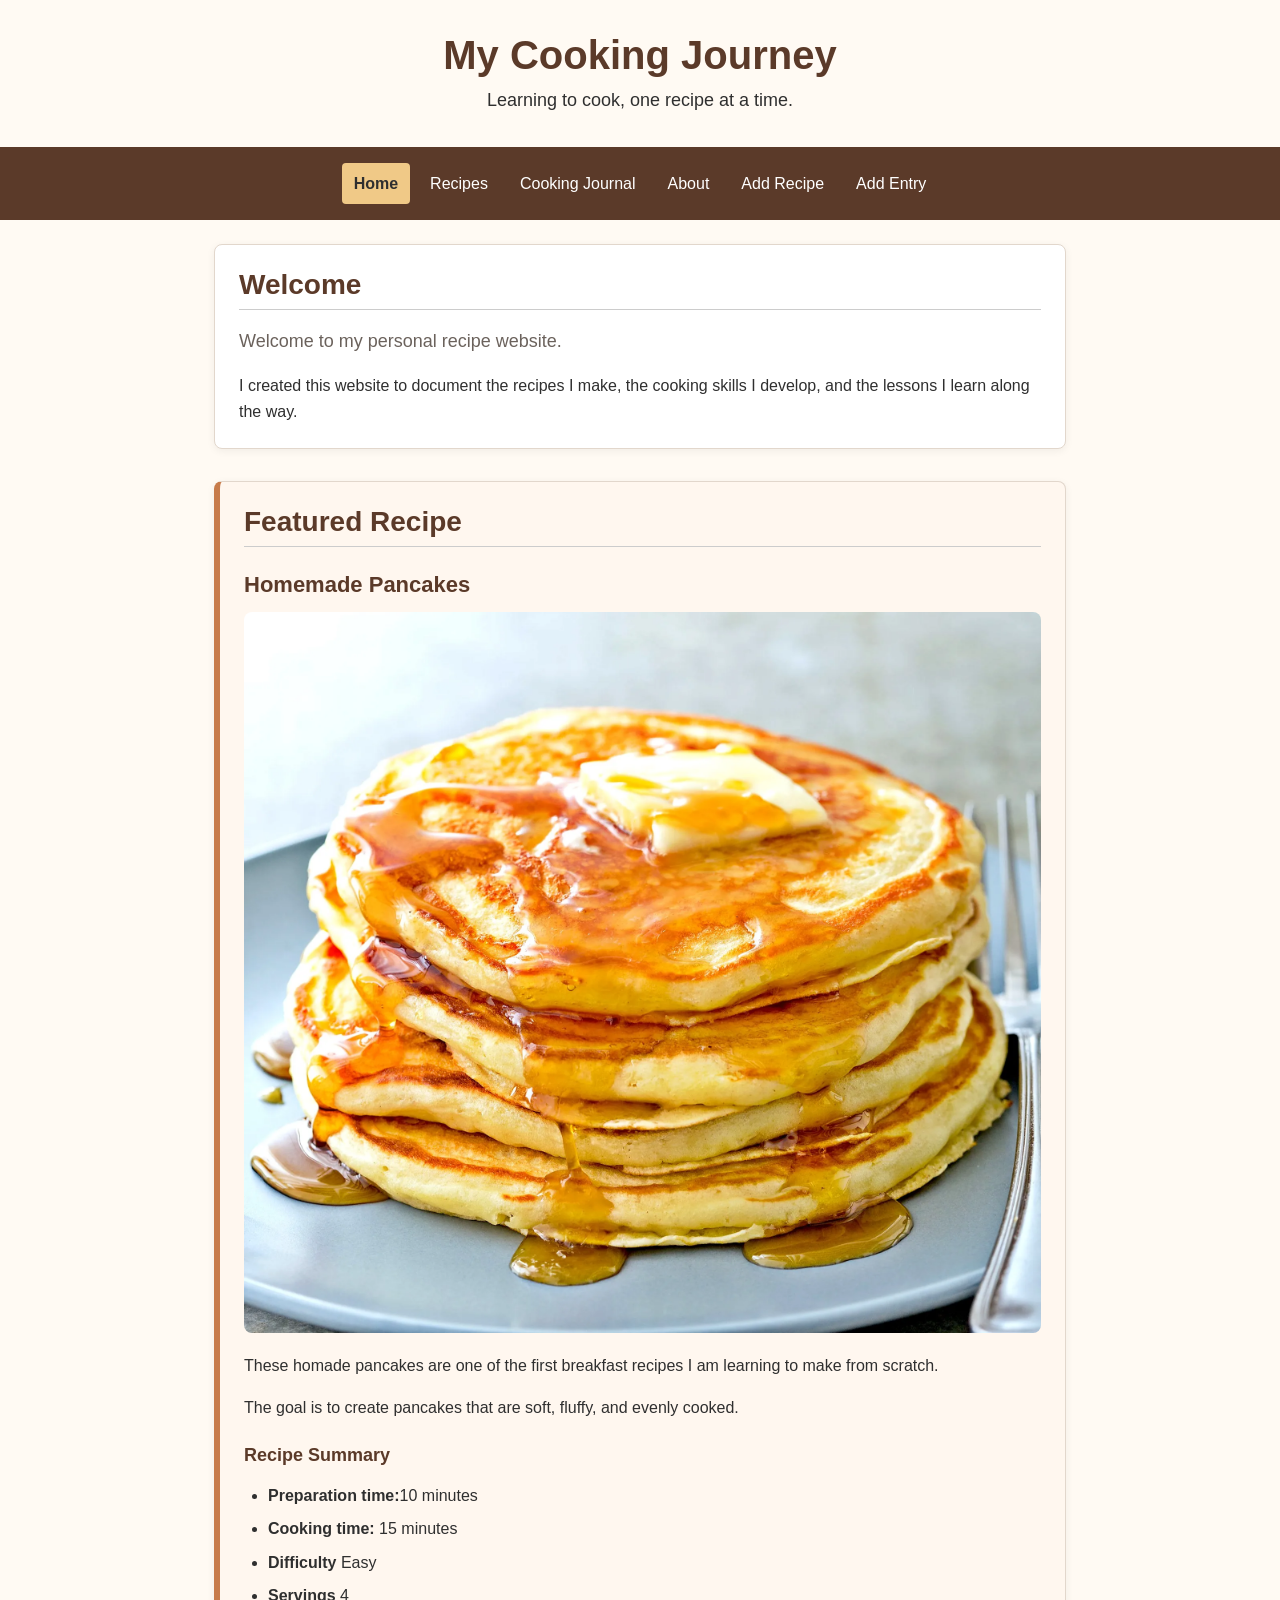
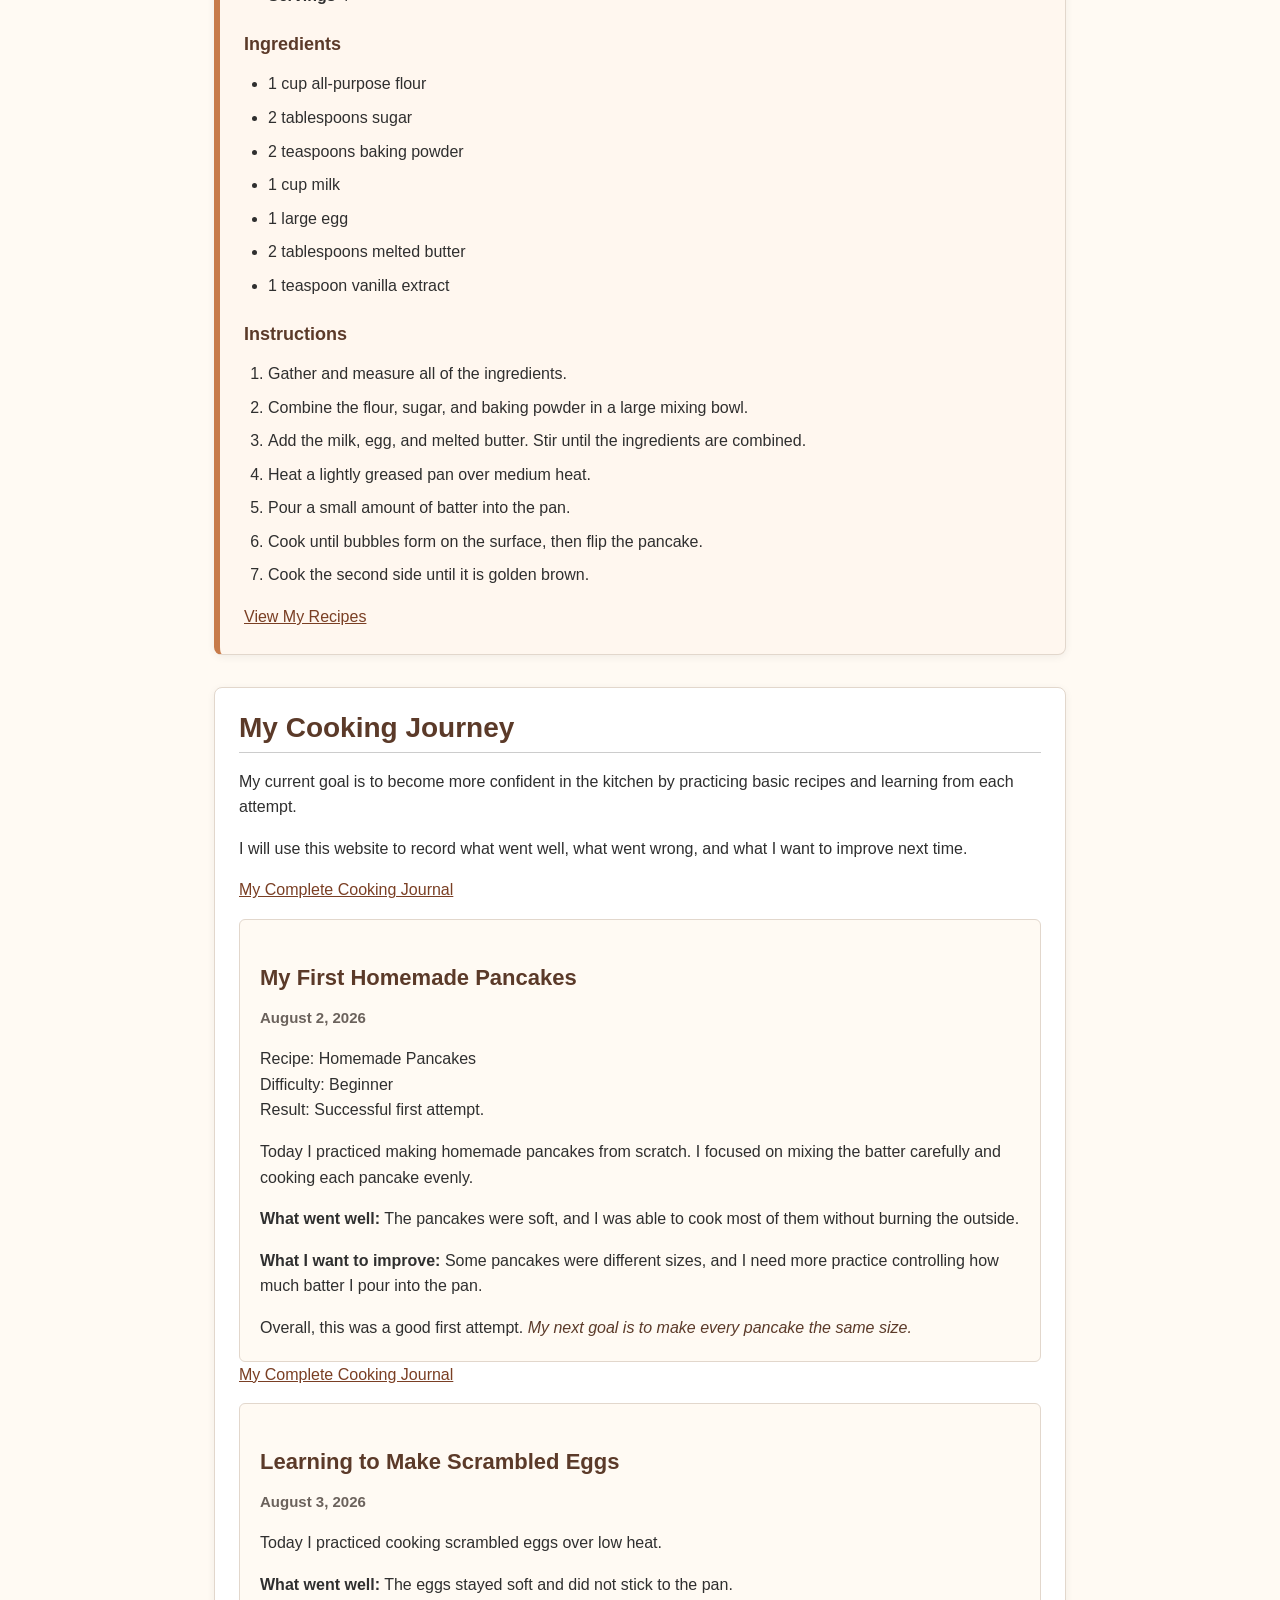
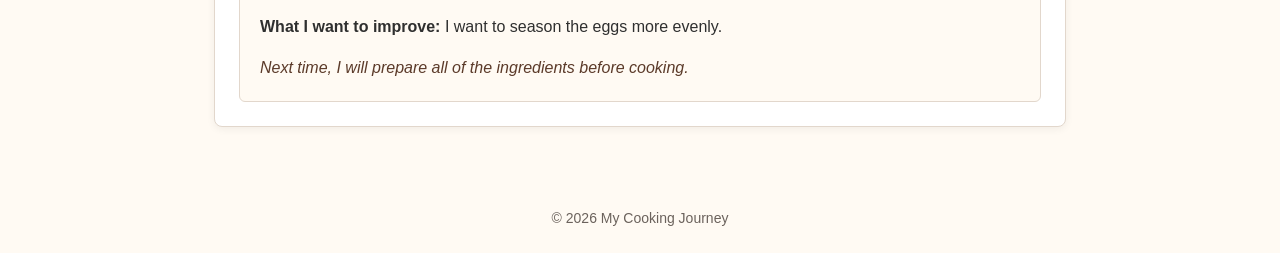
==== commit 4d0ac492: "17th upload Phase 3, Lesson 12" ====
--- a/index.html
+++ b/index.html
@@ -2,7 +2,7 @@
 <html lang="en">
     <head>
         <meta charset="utf-8">
-        <meta name="viewport" content="width=device-width, intial-scale=1.0">
+        <meta name="viewport" content="width=device-width, initial-scale=1.0">
 
         <link rel="stylesheet" href="css/styles.css">
 
@@ -24,6 +24,7 @@
             <a href="journal.html">Cooking Journal</a>
             <a href="about.html">About</a>
             <a href="add-recipe.html">Add Recipe</a>
+            <a href="add-journal-entry.html">Add Entry</a>
         </nav>
 
         <main>
--- a/css/styles.css
+++ b/css/styles.css
@@ -133,10 +133,6 @@
     padding: 20px;
 }
 
-/* article + article{ */
-    /* margin-top: 24px; */
-/* } */
-
 img{
     max-width: 100%;
     height: auto;
@@ -157,7 +153,7 @@
 
 h2{
     font-size: 1.75rem;
-    line-height: 1.25rem;
+    line-height: 2rem;
     margin-top: 2rem;
     margin-bottom: 1rem;
     padding-bottom: .5rem;
@@ -169,7 +165,7 @@
     font-size: 1.375rem;
     line-height: 1.3;
     margin-top: 1.5rem;
-    margin-bottom: 0.75;
+    margin-bottom: 0.75rem;
 }
 
 h4{
@@ -299,6 +295,8 @@
 
 .recipe-card img {
     width: 100%;
+    height: 200px;
+    object-fit: cover;
 }
 
 .recipe-card-action {
@@ -436,6 +434,12 @@
     outline-offset: 3px;
 }
 
+.journal-session-grid-wrapper {
+    display: grid;
+    grid-template-columns: repeat(3, 1fr);
+    gap: 1rem;
+}
+
 @media (max-width) {
     h1 {
         font-size: 2rem;
@@ -467,4 +471,19 @@
         margin: 0;
         padding: 10px 12px;
     }
+}
+
+@media (max-width: 540px) {
+
+    .journal-session-grid-wrapper{
+        grid-template-columns:
+            repeat(2, 1fr);
+    }
+
+}
+
+@media (max-width: 400px) {
+    .journal-session-grid-wrapper {
+        grid-template-columns: 1fr;
+    }
 }
